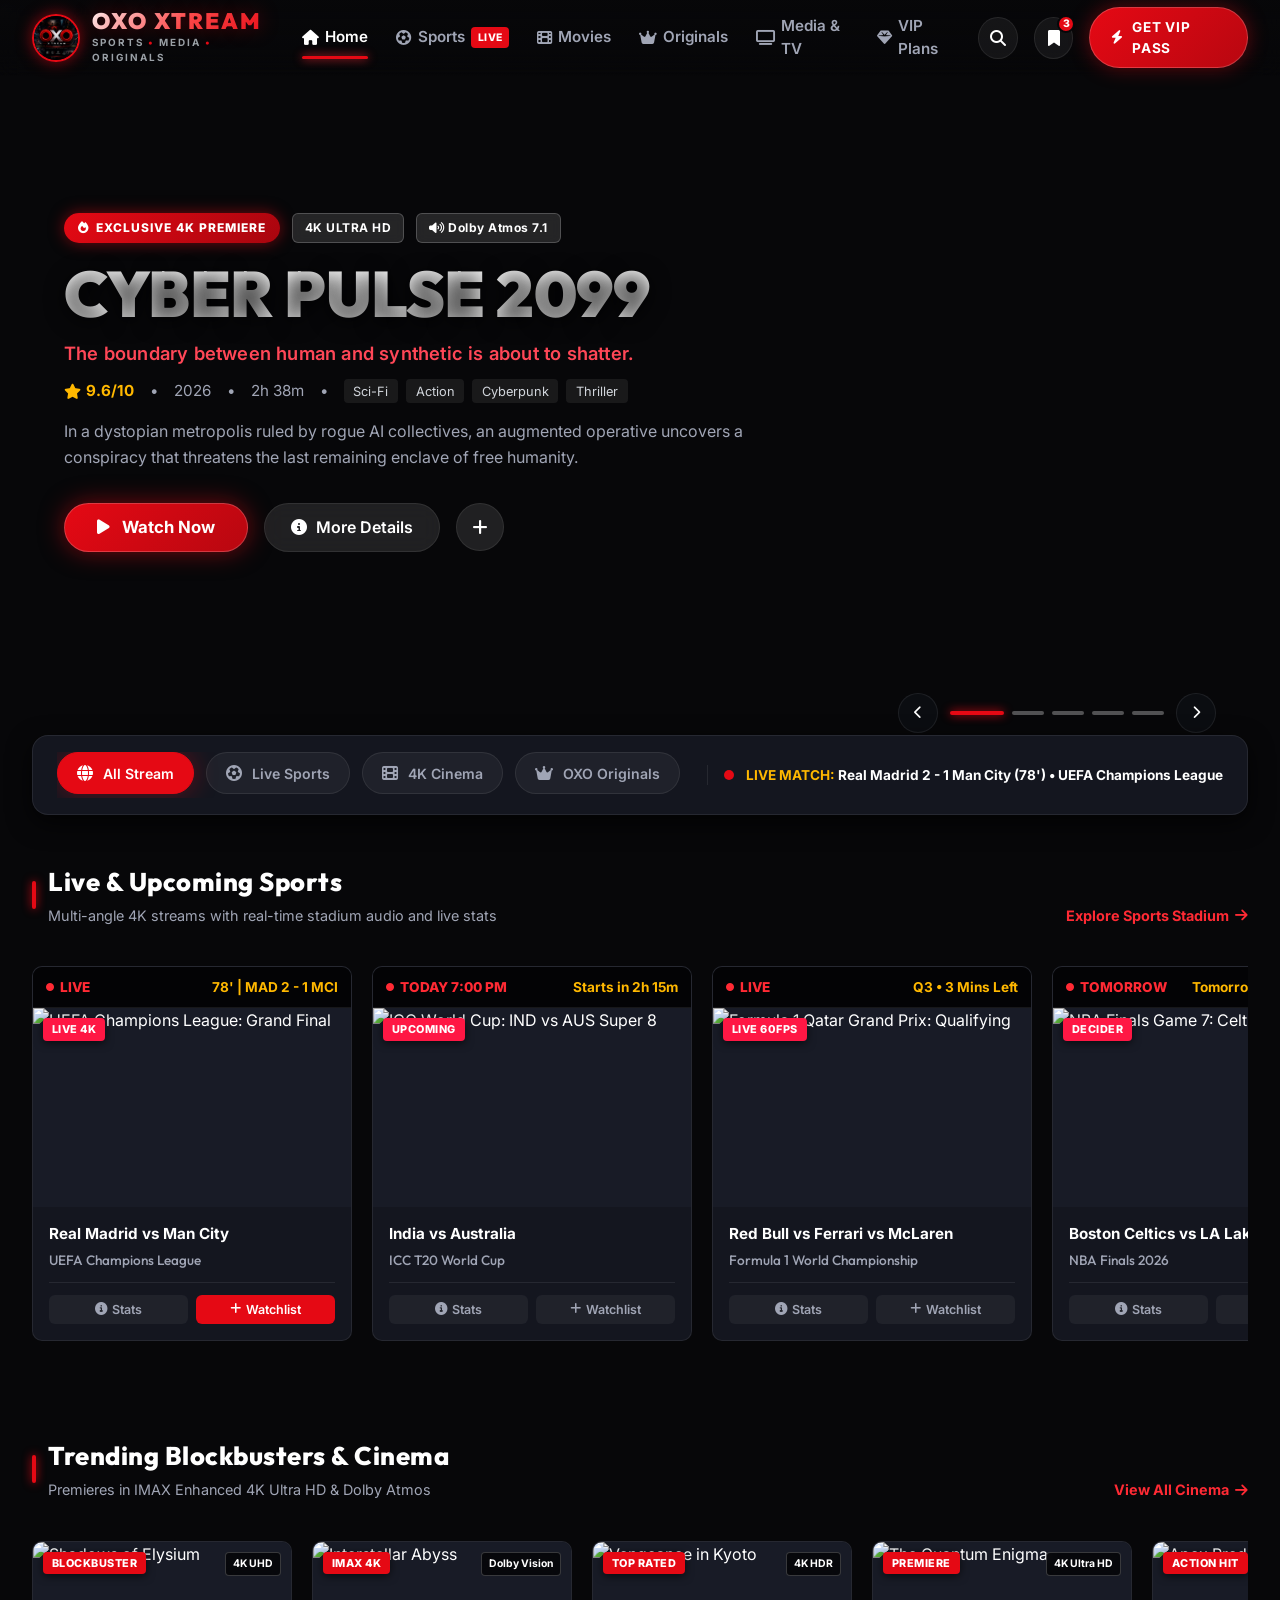
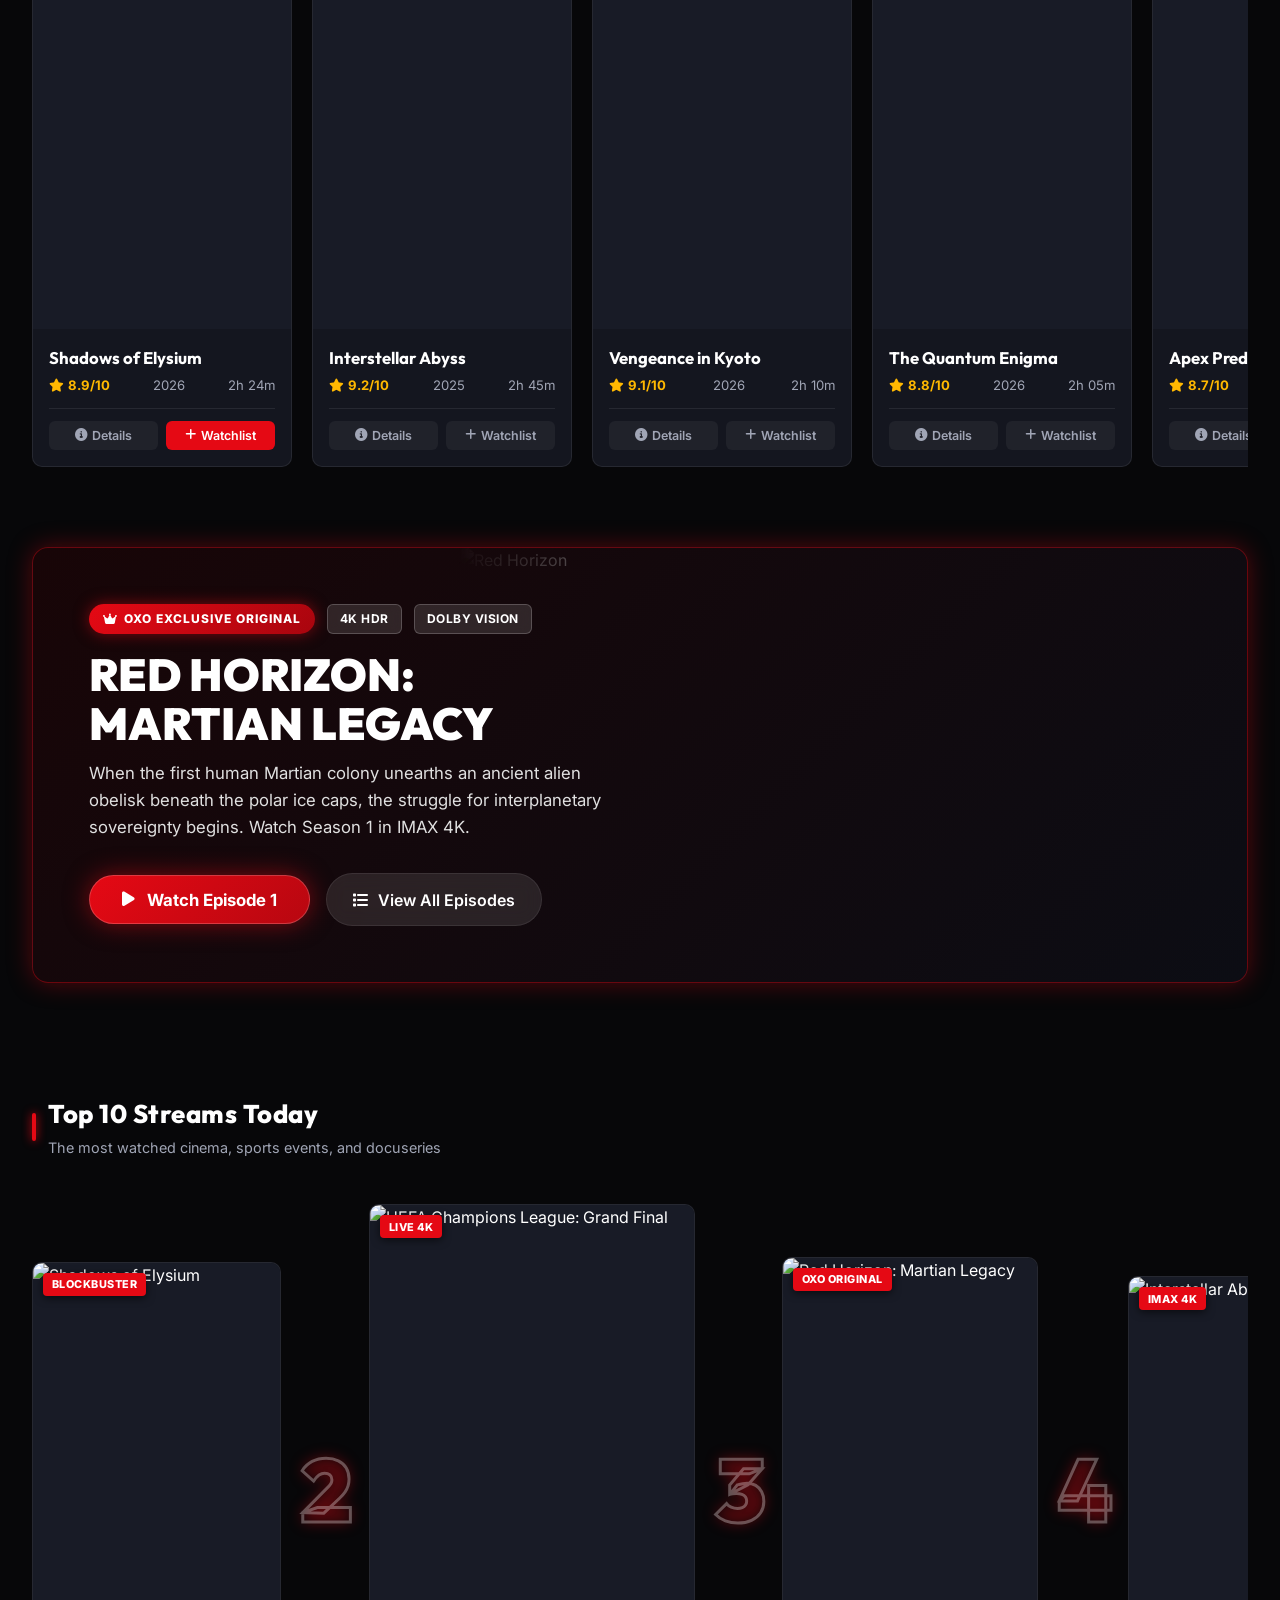
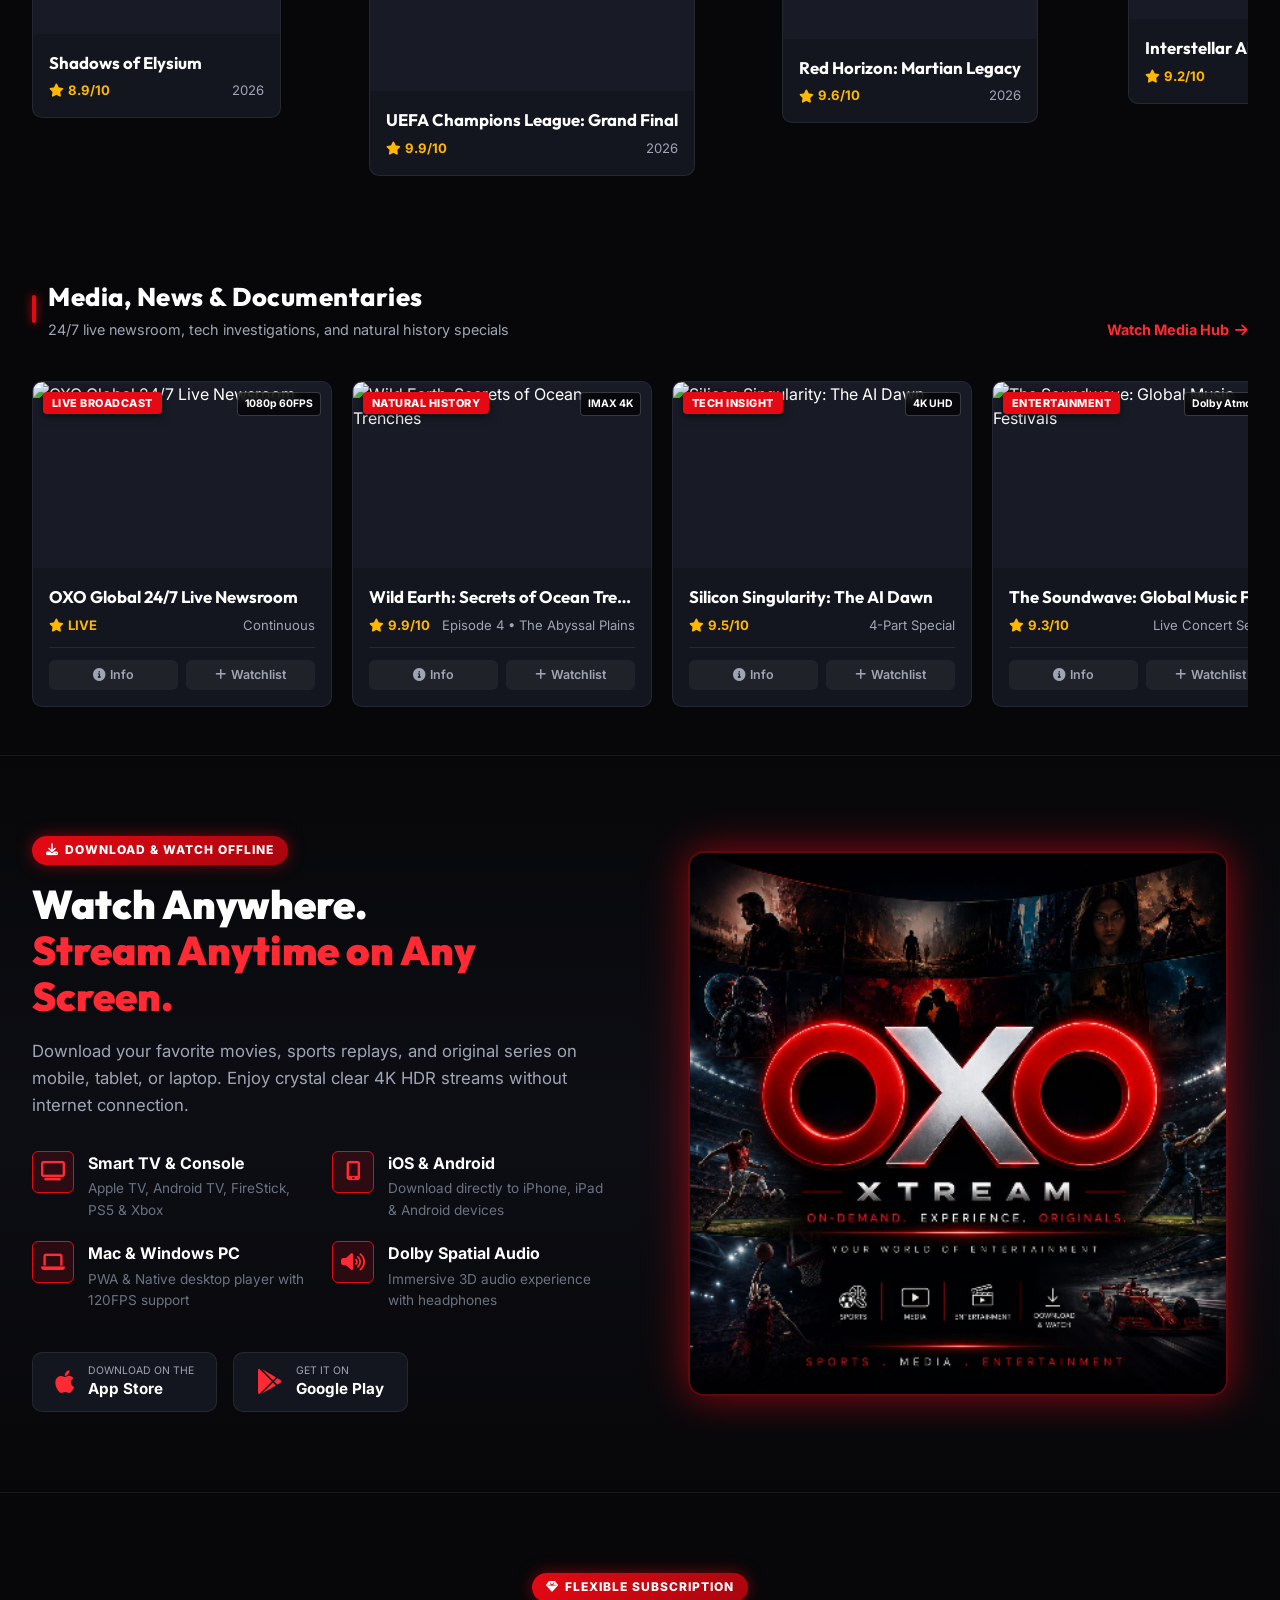
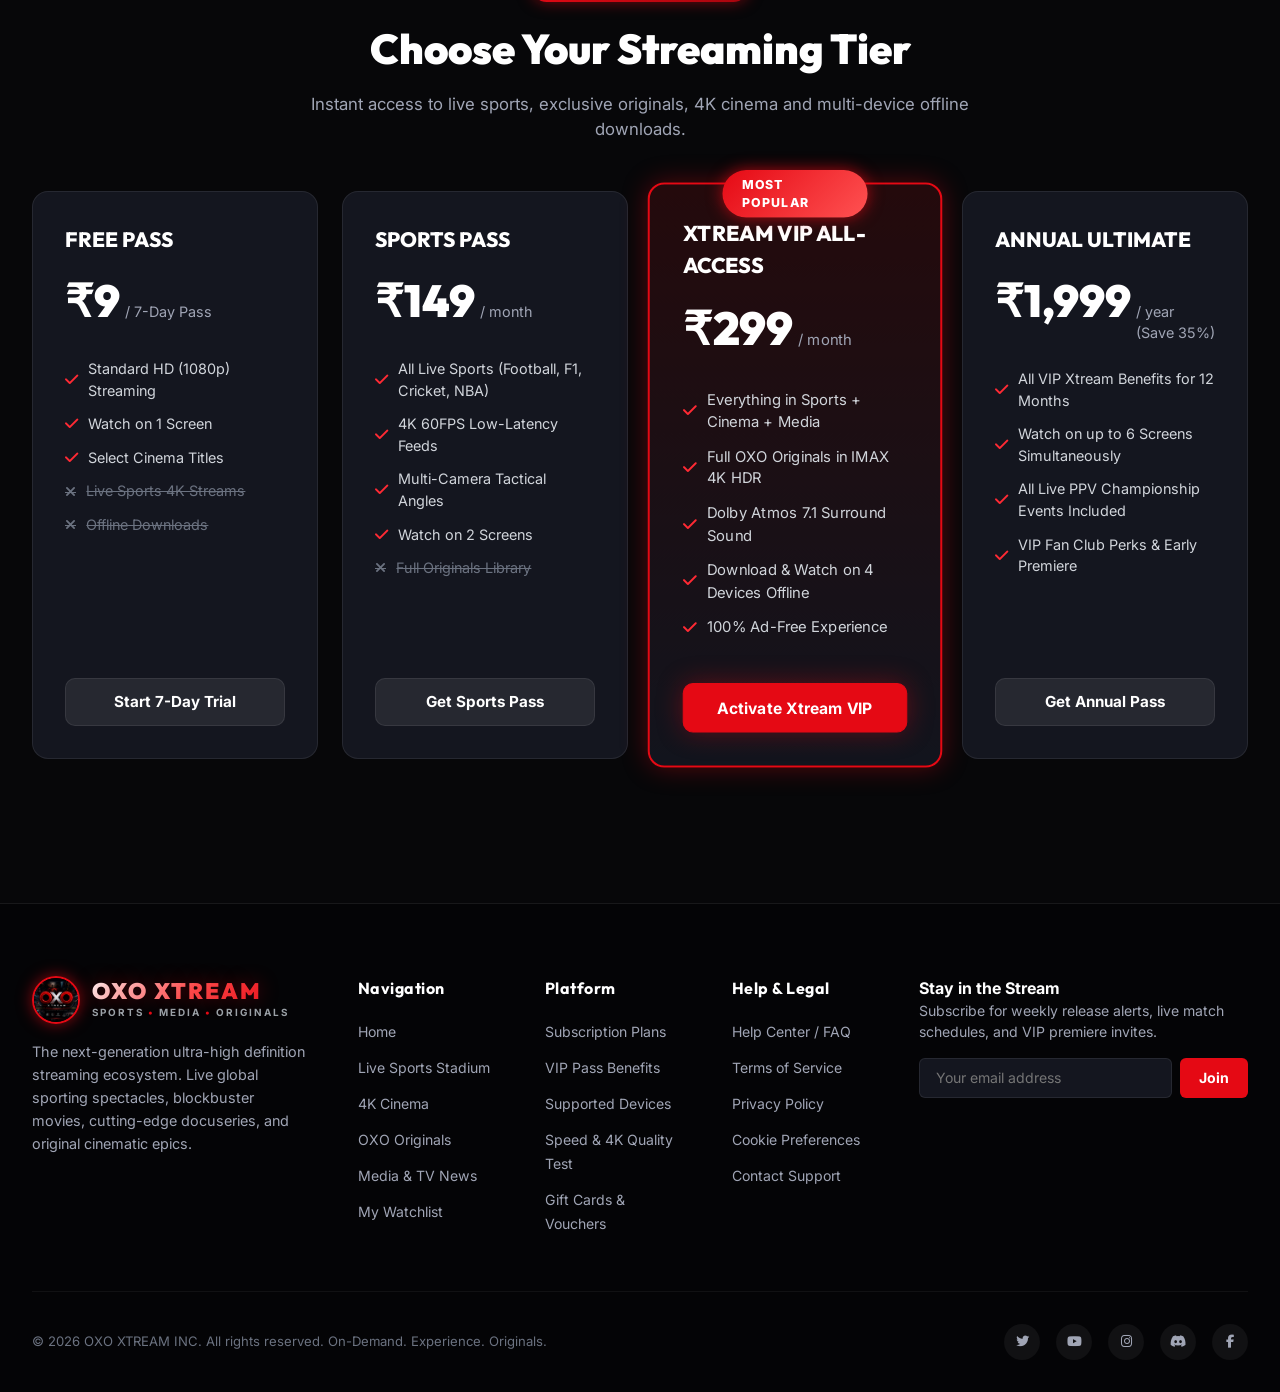
==== index.html @ 96e5b07e "chnage" ====
<!DOCTYPE html>
<html lang="en">
<head>
  <meta charset="UTF-8">
  <meta name="viewport" content="width=device-width, initial-scale=1.0">
  <title>OXO XTREAM | On-Demand • Experience • Originals | Sports, Media, Entertainment</title>
  
  <!-- Favicon -->
  <link rel="icon" type="image/png" href="assets/images/logo.png">
  
  <!-- FontAwesome 6 Icons -->
  <link rel="stylesheet" href="https://cdnjs.cloudflare.com/ajax/libs/font-awesome/6.4.0/css/all.min.css">
  
  <!-- Stylesheet -->
  <link rel="stylesheet" href="css/style.css">
  <link rel="stylesheet" href="css/intro.css">
</head>
<body>

  <!-- ==========================================================================
       CINEMATIC VIDEO INTRO ANIMATION
       ========================================================================== -->
  <div id="oxo-intro" class="oxo-intro" role="dialog" aria-label="Welcome to OXO XTREAM">
    <video id="intro-video" class="intro-video" autoplay muted playsinline preload="auto">
      <source src="assets/videos/oxoxtream-intro.mp4" type="video/mp4">
      Your browser does not support the video tag.
    </video>

    <button id="intro-skip-btn" class="intro-skip-btn" title="Skip Intro">
      <span>Skip Intro</span> <i class="fas fa-forward"></i>
    </button>

    <div class="intro-progress-bar">
      <div id="intro-progress-fill" class="intro-progress-fill"></div>
    </div>
  </div>

  <script>
    (function() {
      // Prevent body scrolling while intro is visible
      document.body.style.overflow = 'hidden';

      const introEl = document.getElementById('oxo-intro');
      const introVideo = document.getElementById('intro-video');
      const skipBtn = document.getElementById('intro-skip-btn');
      const progressFill = document.getElementById('intro-progress-fill');
      let isIntroFinished = false;

      function finishIntro() {
        if (isIntroFinished) return;
        isIntroFinished = true;

        if (introEl) {
          introEl.classList.add('fade-out');
          setTimeout(() => {
            introEl.style.display = 'none';
            document.body.style.overflow = '';
          }, 700);
        } else {
          document.body.style.overflow = '';
        }
      }

      if (introVideo) {
        // Attempt autoplay immediately
        const playPromise = introVideo.play();
        if (playPromise !== undefined) {
          playPromise.catch(function() {
            introVideo.muted = true;
            introVideo.play().catch(function() {});
          });
        }

        // Smooth progress bar update
        introVideo.addEventListener('timeupdate', function() {
          if (introVideo.duration && progressFill) {
            const percent = (introVideo.currentTime / introVideo.duration) * 100;
            progressFill.style.width = percent + '%';
          }
        });

        // Trigger finish when video playback ends naturally
        introVideo.addEventListener('ended', finishIntro);
      }

      // Skip button handler
      if (skipBtn) {
        skipBtn.addEventListener('click', finishIntro);
      }

      // Safety timeout: automatically finish intro after 4.5 seconds
      setTimeout(finishIntro, 4500);
    })();
  </script>

  <!-- ==========================================================================
       NAVIGATION BAR
       ========================================================================== -->
  <nav class="navbar">
    <div class="nav-container">
      <a href="index.html" class="brand-logo">
        <img src="assets/images/logo.png" alt="OXO XTREAM Logo" class="brand-logo-img">
        <div class="brand-text">
          <span class="brand-name">OXO XTREAM</span>
          <span class="brand-tagline">SPORTS <span>•</span> MEDIA <span>•</span> ORIGINALS</span>
        </div>
      </a>

      <ul class="nav-menu">
        <li><a href="index.html" class="nav-link active"><i class="fas fa-home"></i> Home</a></li>
        <li><a href="sports.html" class="nav-link"><i class="fas fa-futbol"></i> Sports <span class="nav-badge-live">LIVE</span></a></li>
        <li><a href="movies.html" class="nav-link"><i class="fas fa-film"></i> Movies</a></li>
        <li><a href="originals.html" class="nav-link"><i class="fas fa-crown"></i> Originals</a></li>
        <li><a href="media.html" class="nav-link"><i class="fas fa-tv"></i> Media & TV</a></li>
        <li><a href="pricing.html" class="nav-link"><i class="fas fa-gem"></i> VIP Plans</a></li>
      </ul>

      <div class="nav-actions">
        <button class="search-btn search-trigger-btn" title="Search Content">
          <i class="fas fa-search"></i>
        </button>

        <a href="watchlist.html" class="watchlist-nav-btn" title="My Watchlist">
          <i class="fas fa-bookmark"></i>
          <span class="nav-badge-count watchlist-count-badge">3</span>
        </a>

        <a href="pricing.html" class="vip-btn">
          <i class="fas fa-bolt"></i> GET VIP PASS
        </a>

        <button class="mobile-menu-btn" id="mobile-menu-toggle">
          <i class="fas fa-bars"></i>
        </button>
      </div>
    </div>
  </nav>

  <!-- ==========================================================================
       HERO BILLBOARD SLIDER
       ========================================================================== -->
  <section class="hero-section">
    <div class="hero-slider" id="hero-slider">
      <!-- Slides will be rendered dynamically by js/app.js -->
    </div>

    <div class="hero-controls">
      <button class="hero-arrow-btn" id="hero-prev-btn"><i class="fas fa-chevron-left"></i></button>
      <div class="hero-indicators-wrap" id="hero-indicators" style="display:flex; gap:0.5rem;"></div>
      <button class="hero-arrow-btn" id="hero-next-btn"><i class="fas fa-chevron-right"></i></button>
    </div>
  </section>

  <!-- ==========================================================================
       CATEGORY QUICK PILLS & LIVE SPORTS TICKER
       ========================================================================== -->
  <section class="category-bar-section">
    <div class="category-bar-container">
      <div class="category-pills">
        <a href="index.html" class="cat-pill active"><i class="fas fa-globe"></i> All Stream</a>
        <a href="sports.html" class="cat-pill"><i class="fas fa-futbol"></i> Live Sports</a>
        <a href="movies.html" class="cat-pill"><i class="fas fa-film"></i> 4K Cinema</a>
        <a href="originals.html" class="cat-pill"><i class="fas fa-crown"></i> OXO Originals</a>
        <a href="media.html" class="cat-pill"><i class="fas fa-newspaper"></i> 24/7 News & Media</a>
        <a href="watchlist.html" class="cat-pill"><i class="fas fa-download"></i> Offline Downloads</a>
      </div>

      <div class="live-ticker-badge">
        <div class="ticker-dot"></div>
        <div class="ticker-text">
          <span>LIVE MATCH:</span> Real Madrid 2 - 1 Man City (78') • UEFA Champions League
        </div>
      </div>
    </div>
  </section>

  <!-- ==========================================================================
       SECTION 1: LIVE & UPCOMING SPORTS
       ========================================================================== -->
  <section class="content-section">
    <div class="section-header">
      <div class="section-title-wrap">
        <div class="section-accent-bar"></div>
        <div>
          <h2 class="section-title">Live & Upcoming Sports</h2>
          <p class="section-subtitle">Multi-angle 4K streams with real-time stadium audio and live stats</p>
        </div>
      </div>
      <a href="sports.html" class="view-all-link">Explore Sports Stadium <i class="fas fa-arrow-right"></i></a>
    </div>

    <div class="content-row-wrapper">
      <button class="row-arrow-btn prev" onclick="document.getElementById('sports-scroll-row').scrollBy({left: -400, behavior: 'smooth'})">
        <i class="fas fa-chevron-left"></i>
      </button>

      <div class="content-scroll-row" id="sports-scroll-row">
        <!-- Render Sports Cards dynamically -->
      </div>

      <button class="row-arrow-btn next" onclick="document.getElementById('sports-scroll-row').scrollBy({left: 400, behavior: 'smooth'})">
        <i class="fas fa-chevron-right"></i>
      </button>
    </div>
  </section>

  <!-- ==========================================================================
       SECTION 2: TRENDING 4K CINEMA BLOCKBUSTERS
       ========================================================================== -->
  <section class="content-section">
    <div class="section-header">
      <div class="section-title-wrap">
        <div class="section-accent-bar"></div>
        <div>
          <h2 class="section-title">Trending Blockbusters & Cinema</h2>
          <p class="section-subtitle">Premieres in IMAX Enhanced 4K Ultra HD & Dolby Atmos</p>
        </div>
      </div>
      <a href="movies.html" class="view-all-link">View All Cinema <i class="fas fa-arrow-right"></i></a>
    </div>

    <div class="content-row-wrapper">
      <button class="row-arrow-btn prev" onclick="document.getElementById('cinema-scroll-row').scrollBy({left: -350, behavior: 'smooth'})">
        <i class="fas fa-chevron-left"></i>
      </button>

      <div class="content-scroll-row" id="cinema-scroll-row">
        <!-- Render Movies Cards -->
      </div>

      <button class="row-arrow-btn next" onclick="document.getElementById('cinema-scroll-row').scrollBy({left: 350, behavior: 'smooth'})">
        <i class="fas fa-chevron-right"></i>
      </button>
    </div>
  </section>

  <!-- ==========================================================================
       SECTION 3: SPOTLIGHT OXO ORIGINAL BANNER
       ========================================================================== -->
  <section class="highlight-banner-section">
    <div class="highlight-banner-card">
      <img src="https://images.unsplash.com/photo-1614728894747-a83421e2b9c9?auto=format&fit=crop&w=1200&q=80" alt="Red Horizon" class="highlight-banner-bg">
      <div class="highlight-banner-content">
        <div class="hero-badges-row">
          <span class="hero-badge-pill"><i class="fas fa-crown"></i> OXO EXCLUSIVE ORIGINAL</span>
          <span class="hero-quality-pill">4K HDR</span>
          <span class="hero-quality-pill">DOLBY VISION</span>
        </div>
        <h2 style="font-family:var(--font-heading); font-size:2.8rem; font-weight:900; margin-bottom:0.75rem; line-height:1.1;">
          RED HORIZON: MARTIAN LEGACY
        </h2>
        <p style="color:#e0e0e0; font-size:1.05rem; line-height:1.6; margin-bottom:2rem;">
          When the first human Martian colony unearths an ancient alien obelisk beneath the polar ice caps, the struggle for interplanetary sovereignty begins. Watch Season 1 in IMAX 4K.
        </p>
        <div class="hero-actions">
          <button class="btn-primary" onclick="OXOPlayer.playItem(findMediaById('org-1'))">
            <i class="fas fa-play"></i> Watch Episode 1
          </button>
          <a href="originals.html" class="btn-secondary">
            <i class="fas fa-list"></i> View All Episodes
          </a>
        </div>
      </div>
    </div>
  </section>

  <!-- ==========================================================================
       SECTION 4: TOP 10 TODAY ON OXO XTREAM
       ========================================================================== -->
  <section class="content-section">
    <div class="section-header">
      <div class="section-title-wrap">
        <div class="section-accent-bar"></div>
        <div>
          <h2 class="section-title">Top 10 Streams Today</h2>
          <p class="section-subtitle">The most watched cinema, sports events, and docuseries</p>
        </div>
      </div>
    </div>

    <div class="content-row-wrapper">
      <button class="row-arrow-btn prev" onclick="document.getElementById('top10-scroll-row').scrollBy({left: -350, behavior: 'smooth'})">
        <i class="fas fa-chevron-left"></i>
      </button>

      <div class="content-scroll-row" id="top10-scroll-row">
        <!-- Render Top 10 items with big numbers -->
      </div>

      <button class="row-arrow-btn next" onclick="document.getElementById('top10-scroll-row').scrollBy({left: 350, behavior: 'smooth'})">
        <i class="fas fa-chevron-right"></i>
      </button>
    </div>
  </section>

  <!-- ==========================================================================
       SECTION 5: 24/7 GLOBAL MEDIA, NEWS & DOCUSERIES
       ========================================================================== -->
  <section class="content-section">
    <div class="section-header">
      <div class="section-title-wrap">
        <div class="section-accent-bar"></div>
        <div>
          <h2 class="section-title">Media, News & Documentaries</h2>
          <p class="section-subtitle">24/7 live newsroom, tech investigations, and natural history specials</p>
        </div>
      </div>
      <a href="media.html" class="view-all-link">Watch Media Hub <i class="fas fa-arrow-right"></i></a>
    </div>

    <div class="content-row-wrapper">
      <button class="row-arrow-btn prev" onclick="document.getElementById('media-scroll-row').scrollBy({left: -350, behavior: 'smooth'})">
        <i class="fas fa-chevron-left"></i>
      </button>

      <div class="content-scroll-row" id="media-scroll-row">
        <!-- Render Media items -->
      </div>

      <button class="row-arrow-btn next" onclick="document.getElementById('media-scroll-row').scrollBy({left: 350, behavior: 'smooth'})">
        <i class="fas fa-chevron-right"></i>
      </button>
    </div>
  </section>

  <!-- ==========================================================================
       SECTION 6: MULTI-DEVICE DOWNLOAD & WATCH OFFLINE
       ========================================================================== -->
  <section class="devices-section">
    <div class="devices-container">
      <div class="devices-left">
        <span class="hero-badge-pill" style="margin-bottom:1rem;"><i class="fas fa-download"></i> DOWNLOAD & WATCH OFFLINE</span>
        <h2>Watch Anywhere.<br><span style="color:var(--oxo-red-glow);">Stream Anytime on Any Screen.</span></h2>
        <p>
          Download your favorite movies, sports replays, and original series on mobile, tablet, or laptop. Enjoy crystal clear 4K HDR streams without internet connection.
        </p>

        <div class="device-features-grid">
          <div class="device-feat-item">
            <div class="device-feat-icon"><i class="fas fa-tv"></i></div>
            <div class="device-feat-info">
              <h4>Smart TV & Console</h4>
              <p>Apple TV, Android TV, FireStick, PS5 & Xbox</p>
            </div>
          </div>
          <div class="device-feat-item">
            <div class="device-feat-icon"><i class="fas fa-mobile-alt"></i></div>
            <div class="device-feat-info">
              <h4>iOS & Android</h4>
              <p>Download directly to iPhone, iPad & Android devices</p>
            </div>
          </div>
          <div class="device-feat-item">
            <div class="device-feat-icon"><i class="fas fa-laptop"></i></div>
            <div class="device-feat-info">
              <h4>Mac & Windows PC</h4>
              <p>PWA & Native desktop player with 120FPS support</p>
            </div>
          </div>
          <div class="device-feat-item">
            <div class="device-feat-icon"><i class="fas fa-volume-up"></i></div>
            <div class="device-feat-info">
              <h4>Dolby Spatial Audio</h4>
              <p>Immersive 3D audio experience with headphones</p>
            </div>
          </div>
        </div>

        <div class="device-app-badges">
          <a href="#" class="store-badge-btn" onclick="OXOApp.showToast('OXO Xtream iOS App ready for download!', 'fa-apple'); return false;">
            <i class="fab fa-apple"></i>
            <span><small>Download on the</small><strong>App Store</strong></span>
          </a>
          <a href="#" class="store-badge-btn" onclick="OXOApp.showToast('OXO Xtream Android App ready for download!', 'fa-google-play'); return false;">
            <i class="fab fa-google-play"></i>
            <span><small>Get it on</small><strong>Google Play</strong></span>
          </a>
        </div>
      </div>

      <div class="devices-mockup-wrapper">
        <img src="assets/images/oxo-brand-poster.png" alt="OXO XTREAM Platform Showcase" class="devices-hero-img">
      </div>
    </div>
  </section>

  <!-- ==========================================================================
       SECTION 7: PRICING & VIP PASS BANNER
       ========================================================================== -->
  <section class="pricing-section">
    <div class="pricing-header">
      <span class="hero-badge-pill" style="margin-bottom:1rem;"><i class="fas fa-gem"></i> FLEXIBLE SUBSCRIPTION</span>
      <h2>Choose Your Streaming Tier</h2>
      <p>Instant access to live sports, exclusive originals, 4K cinema and multi-device offline downloads.</p>
    </div>

    <div class="pricing-grid">
      <!-- Free Pass -->
      <div class="pricing-card">
        <div class="plan-name">FREE PASS</div>
        <div class="plan-price-wrap">
          <span class="plan-price">₹9</span>
          <span class="plan-period">/ 7-Day Pass</span>
        </div>
        <ul class="plan-features-list">
          <li class="plan-feature-item"><i class="fas fa-check"></i> Standard HD (1080p) Streaming</li>
          <li class="plan-feature-item"><i class="fas fa-check"></i> Watch on 1 Screen</li>
          <li class="plan-feature-item"><i class="fas fa-check"></i> Select Cinema Titles</li>
          <li class="plan-feature-item muted"><i class="fas fa-times"></i> Live Sports 4K Streams</li>
          <li class="plan-feature-item muted"><i class="fas fa-times"></i> Offline Downloads</li>
        </ul>
        <button class="plan-cta-btn" onclick="OXOApp.openCheckout('FREE PASS', '₹9')">Start 7-Day Trial</button>
      </div>

      <!-- Sports Pass -->
      <div class="pricing-card">
        <div class="plan-name">SPORTS PASS</div>
        <div class="plan-price-wrap">
          <span class="plan-price">₹149</span>
          <span class="plan-period">/ month</span>
        </div>
        <ul class="plan-features-list">
          <li class="plan-feature-item"><i class="fas fa-check"></i> All Live Sports (Football, F1, Cricket, NBA)</li>
          <li class="plan-feature-item"><i class="fas fa-check"></i> 4K 60FPS Low-Latency Feeds</li>
          <li class="plan-feature-item"><i class="fas fa-check"></i> Multi-Camera Tactical Angles</li>
          <li class="plan-feature-item"><i class="fas fa-check"></i> Watch on 2 Screens</li>
          <li class="plan-feature-item muted"><i class="fas fa-times"></i> Full Originals Library</li>
        </ul>
        <button class="plan-cta-btn" onclick="OXOApp.openCheckout('SPORTS PASS', '₹149 / month')">Get Sports Pass</button>
      </div>

      <!-- Xtream VIP -->
      <div class="pricing-card featured">
        <div class="plan-popular-badge">MOST POPULAR</div>
        <div class="plan-name">XTREAM VIP ALL-ACCESS</div>
        <div class="plan-price-wrap">
          <span class="plan-price">₹299</span>
          <span class="plan-period">/ month</span>
        </div>
        <ul class="plan-features-list">
          <li class="plan-feature-item"><i class="fas fa-check"></i> Everything in Sports + Cinema + Media</li>
          <li class="plan-feature-item"><i class="fas fa-check"></i> Full OXO Originals in IMAX 4K HDR</li>
          <li class="plan-feature-item"><i class="fas fa-check"></i> Dolby Atmos 7.1 Surround Sound</li>
          <li class="plan-feature-item"><i class="fas fa-check"></i> Download &amp; Watch on 4 Devices Offline</li>
          <li class="plan-feature-item"><i class="fas fa-check"></i> 100% Ad-Free Experience</li>
        </ul>
        <button class="plan-cta-btn" onclick="OXOApp.openCheckout('XTREAM VIP ALL-ACCESS', '₹299 / month')">Activate Xtream VIP</button>
      </div>

      <!-- Annual Ultimate -->
      <div class="pricing-card">
        <div class="plan-name">ANNUAL ULTIMATE</div>
        <div class="plan-price-wrap">
          <span class="plan-price">₹1,999</span>
          <span class="plan-period">/ year (Save 35%)</span>
        </div>
        <ul class="plan-features-list">
          <li class="plan-feature-item"><i class="fas fa-check"></i> All VIP Xtream Benefits for 12 Months</li>
          <li class="plan-feature-item"><i class="fas fa-check"></i> Watch on up to 6 Screens Simultaneously</li>
          <li class="plan-feature-item"><i class="fas fa-check"></i> All Live PPV Championship Events Included</li>
          <li class="plan-feature-item"><i class="fas fa-check"></i> VIP Fan Club Perks &amp; Early Premiere</li>
        </ul>
        <button class="plan-cta-btn" onclick="OXOApp.openCheckout('ANNUAL ULTIMATE', '₹1,999 / year')">Get Annual Pass</button>
      </div>
    </div>
  </section>

  <!-- ==========================================================================
       FOOTER
       ========================================================================== -->
  <footer class="footer">
    <div class="footer-container">
      <div class="footer-top">
        <div class="footer-brand">
          <a href="index.html" class="brand-logo">
            <img src="assets/images/logo.png" alt="OXO XTREAM" class="brand-logo-img">
            <div class="brand-text">
              <span class="brand-name">OXO XTREAM</span>
              <span class="brand-tagline">SPORTS <span>•</span> MEDIA <span>•</span> ORIGINALS</span>
            </div>
          </a>
          <p>
            The next-generation ultra-high definition streaming ecosystem. Live global sporting spectacles, blockbuster movies, cutting-edge docuseries, and original cinematic epics.
          </p>
        </div>

        <div class="footer-col">
          <h4>Navigation</h4>
          <ul class="footer-links">
            <li><a href="index.html">Home</a></li>
            <li><a href="sports.html">Live Sports Stadium</a></li>
            <li><a href="movies.html">4K Cinema</a></li>
            <li><a href="originals.html">OXO Originals</a></li>
            <li><a href="media.html">Media & TV News</a></li>
            <li><a href="watchlist.html">My Watchlist</a></li>
          </ul>
        </div>

        <div class="footer-col">
          <h4>Platform</h4>
          <ul class="footer-links">
            <li><a href="pricing.html">Subscription Plans</a></li>
            <li><a href="pricing.html">VIP Pass Benefits</a></li>
            <li><a href="#">Supported Devices</a></li>
            <li><a href="#">Speed & 4K Quality Test</a></li>
            <li><a href="#">Gift Cards & Vouchers</a></li>
          </ul>
        </div>

        <div class="footer-col">
          <h4>Help & Legal</h4>
          <ul class="footer-links">
            <li><a href="#">Help Center / FAQ</a></li>
            <li><a href="#">Terms of Service</a></li>
            <li><a href="#">Privacy Policy</a></li>
            <li><a href="#">Cookie Preferences</a></li>
            <li><a href="#">Contact Support</a></li>
          </ul>
        </div>

        <div class="footer-newsletter">
          <h4>Stay in the Stream</h4>
          <p>Subscribe for weekly release alerts, live match schedules, and VIP premiere invites.</p>
          <form class="newsletter-form" onsubmit="event.preventDefault(); OXOApp.showToast('Subscribed to OXO Stream Alerts!', 'fa-envelope');">
            <input type="email" class="newsletter-input" placeholder="Your email address" required>
            <button type="submit" class="newsletter-btn">Join</button>
          </form>
        </div>
      </div>

      <div class="footer-bottom">
        <div>© 2026 OXO XTREAM INC. All rights reserved. On-Demand. Experience. Originals.</div>
        <div class="social-links">
          <a href="#" class="social-btn"><i class="fab fa-twitter"></i></a>
          <a href="#" class="social-btn"><i class="fab fa-youtube"></i></a>
          <a href="#" class="social-btn"><i class="fab fa-instagram"></i></a>
          <a href="#" class="social-btn"><i class="fab fa-discord"></i></a>
          <a href="#" class="social-btn"><i class="fab fa-facebook-f"></i></a>
        </div>
      </div>
    </div>
  </footer>

  <!-- App Scripts -->
  <script src="js/data.js"></script>
  <script src="js/player.js"></script>
  <script src="js/app.js"></script>

  <script>
    // Initialize Home Page Content Rows
    document.addEventListener('DOMContentLoaded', () => {
      // 1. Populate Sports Row
      const sportsRow = document.getElementById('sports-scroll-row');
      if (sportsRow && OTT_DATA.sports) {
        sportsRow.innerHTML = OTT_DATA.sports.map(item => `
          <div class="media-card sports-card" onclick="OXOPlayer.playItem(findMediaById('${item.id}'))">
            <div class="sports-score-banner">
              <span class="sports-match-status"><i class="fas fa-circle" style="font-size:0.5rem;"></i> ${item.status}</span>
              <span style="color:var(--accent-gold); font-weight:700;">${item.timeOrScore}</span>
            </div>
            <div class="card-poster-wrap">
              <img class="card-poster" src="${item.poster}" alt="${item.title}">
              <span class="card-badge badge-live">${item.badge}</span>
              <div class="card-play-overlay">
                <div class="play-hover-btn"><i class="fas fa-play"></i></div>
              </div>
            </div>
            <div class="card-body">
              <div class="sports-teams">${item.teams}</div>
              <div class="card-title" style="font-size:0.85rem; color:var(--text-muted); font-weight:500;">${item.tournament}</div>
              <div class="card-quick-actions" onclick="event.stopPropagation()">
                <button class="card-btn-action" onclick="OXOApp.showQuickView('${item.id}')">
                  <i class="fas fa-info-circle"></i> Stats
                </button>
                <button class="card-btn-action ${OXOApp.watchlist.includes(item.id) ? 'active' : ''}" data-watchlist-id="${item.id}" onclick="OXOApp.toggleWatchlist('${item.id}')">
                  <i class="fas fa-plus"></i> Watchlist
                </button>
              </div>
            </div>
          </div>
        `).join('');
      }

      // 2. Populate Cinema Row
      const cinemaRow = document.getElementById('cinema-scroll-row');
      if (cinemaRow && OTT_DATA.cinema) {
        cinemaRow.innerHTML = OTT_DATA.cinema.map(item => `
          <div class="media-card" onclick="OXOPlayer.playItem(findMediaById('${item.id}'))">
            <div class="card-poster-wrap portrait">
              <img class="card-poster" src="${item.poster}" alt="${item.title}">
              <span class="card-badge">${item.badge}</span>
              <span class="card-quality-tag">${item.quality}</span>
              <div class="card-play-overlay">
                <div class="play-hover-btn"><i class="fas fa-play"></i></div>
              </div>
            </div>
            <div class="card-body">
              <h4 class="card-title">${item.title}</h4>
              <div class="card-meta-line">
                <span class="card-rating"><i class="fas fa-star"></i> ${item.rating}</span>
                <span>${item.year}</span>
                <span>${item.duration}</span>
              </div>
              <div class="card-quick-actions" onclick="event.stopPropagation()">
                <button class="card-btn-action" onclick="OXOApp.showQuickView('${item.id}')">
                  <i class="fas fa-info-circle"></i> Details
                </button>
                <button class="card-btn-action ${OXOApp.watchlist.includes(item.id) ? 'active' : ''}" data-watchlist-id="${item.id}" onclick="OXOApp.toggleWatchlist('${item.id}')">
                  <i class="fas fa-plus"></i> Watchlist
                </button>
              </div>
            </div>
          </div>
        `).join('');
      }

      // 3. Populate Top 10 Row
      const top10Row = document.getElementById('top10-scroll-row');
      if (top10Row) {
        const topList = [
          OTT_DATA.cinema[0],
          OTT_DATA.sports[0],
          OTT_DATA.originals[0],
          OTT_DATA.cinema[1],
          OTT_DATA.sports[2],
          OTT_DATA.originals[1],
          OTT_DATA.media[0],
          OTT_DATA.cinema[2],
          OTT_DATA.sports[3],
          OTT_DATA.originals[2]
        ].filter(Boolean);

        top10Row.innerHTML = topList.map((item, idx) => `
          <div class="top10-card" onclick="OXOPlayer.playItem(findMediaById('${item.id}'))">
            <div class="top10-rank">${idx + 1}</div>
            <div class="media-card" style="flex: 1;">
              <div class="card-poster-wrap portrait">
                <img class="card-poster" src="${item.poster || item.backdrop}" alt="${item.title}">
                <span class="card-badge">${item.badge || item.category}</span>
                <div class="card-play-overlay">
                  <div class="play-hover-btn"><i class="fas fa-play"></i></div>
                </div>
              </div>
              <div class="card-body">
                <h4 class="card-title">${item.title}</h4>
                <div class="card-meta-line">
                  <span class="card-rating"><i class="fas fa-star"></i> ${item.rating}</span>
                  <span>${item.year || '2026'}</span>
                </div>
              </div>
            </div>
          </div>
        `).join('');
      }

      // 4. Populate Media & Docuseries Row
      const mediaRow = document.getElementById('media-scroll-row');
      if (mediaRow && OTT_DATA.media) {
        mediaRow.innerHTML = OTT_DATA.media.map(item => `
          <div class="media-card" style="flex:0 0 300px;" onclick="OXOPlayer.playItem(findMediaById('${item.id}'))">
            <div class="card-poster-wrap">
              <img class="card-poster" src="${item.poster}" alt="${item.title}">
              <span class="card-badge">${item.badge}</span>
              <span class="card-quality-tag">${item.quality}</span>
              <div class="card-play-overlay">
                <div class="play-hover-btn"><i class="fas fa-play"></i></div>
              </div>
            </div>
            <div class="card-body">
              <h4 class="card-title">${item.title}</h4>
              <div class="card-meta-line">
                <span class="card-rating"><i class="fas fa-star"></i> ${item.rating}</span>
                <span>${item.duration}</span>
              </div>
              <div class="card-quick-actions" onclick="event.stopPropagation()">
                <button class="card-btn-action" onclick="OXOApp.showQuickView('${item.id}')">
                  <i class="fas fa-info-circle"></i> Info
                </button>
                <button class="card-btn-action ${OXOApp.watchlist.includes(item.id) ? 'active' : ''}" data-watchlist-id="${item.id}" onclick="OXOApp.toggleWatchlist('${item.id}')">
                  <i class="fas fa-plus"></i> Watchlist
                </button>
              </div>
            </div>
          </div>
        `).join('');
      }
    });
  </script>
</body>
</html>
---- css/style.css ----
/* ==========================================================================
   OXO XTREAM - ULTRA MODERN OTT PLATFORM STYLESHEET
   Brand Colors: Obsidian Black (#08080a), Crimson Glow (#e50914, #ff1e27), 
   Chrome Silver (#e0e0e0), Neon Accents
   ========================================================================== */

@import url('https://fonts.googleapis.com/css2?family=Outfit:wght@300;400;500;600;700;800;900&family=Inter:wght@300;400;500;600;700&display=swap');

:root {
  --bg-primary: #070709;
  --bg-secondary: #0e0f14;
  --bg-card: #14161f;
  --bg-card-hover: #1c1f2b;
  --bg-glass: rgba(14, 15, 20, 0.85);
  --bg-glass-heavy: rgba(7, 7, 9, 0.95);
  --bg-accent-soft: rgba(229, 9, 20, 0.12);

  --oxo-red: #e50914;
  --oxo-red-glow: #ff2a34;
  --oxo-red-dark: #b80710;
  --oxo-silver: #f0f2f5;
  --oxo-silver-muted: #9aa0a6;
  --oxo-border: rgba(255, 255, 255, 0.08);
  --oxo-border-glow: rgba(229, 9, 20, 0.4);

  --text-main: #ffffff;
  --text-muted: #a0a5b5;
  --text-dim: #6b7280;

  --accent-gold: #ffb800;
  --accent-green: #00e676;
  --accent-cyan: #00d2ff;

  --font-heading: 'Outfit', -apple-system, BlinkMacSystemFont, sans-serif;
  --font-body: 'Inter', -apple-system, BlinkMacSystemFont, sans-serif;

  --shadow-sm: 0 4px 12px rgba(0, 0, 0, 0.5);
  --shadow-md: 0 8px 24px rgba(0, 0, 0, 0.7);
  --shadow-lg: 0 16px 40px rgba(0, 0, 0, 0.85);
  --shadow-red: 0 0 25px rgba(229, 9, 20, 0.35);
  --shadow-red-strong: 0 0 40px rgba(229, 9, 20, 0.6);

  --radius-sm: 6px;
  --radius-md: 10px;
  --radius-lg: 16px;
  --radius-full: 9999px;

  --transition-fast: 0.2s ease;
  --transition-normal: 0.35s cubic-bezier(0.16, 1, 0.3, 1);
  --transition-slow: 0.5s cubic-bezier(0.16, 1, 0.3, 1);

  --nav-height: 76px;
}

* {
  margin: 0;
  padding: 0;
  box-sizing: border-box;
  -webkit-font-smoothing: antialiased;
}

html {
  scroll-behavior: smooth;
  color-scheme: dark;
}

body {
  font-family: var(--font-body);
  background-color: var(--bg-primary);
  color: var(--text-main);
  line-height: 1.5;
  overflow-x: hidden;
  min-height: 100vh;
}

a {
  color: inherit;
  text-decoration: none;
  transition: color var(--transition-fast);
}

img {
  max-width: 100%;
  height: auto;
  display: block;
}

button, input, select, textarea {
  font-family: inherit;
  border: none;
  outline: none;
}

button {
  cursor: pointer;
  background: none;
}

/* Custom Scrollbar */
::-webkit-scrollbar {
  width: 8px;
  height: 8px;
}

::-webkit-scrollbar-track {
  background: var(--bg-primary);
}

::-webkit-scrollbar-thumb {
  background: #262938;
  border-radius: 4px;
}

::-webkit-scrollbar-thumb:hover {
  background: var(--oxo-red);
}

/* ==========================================================================
   NAVIGATION BAR
   ========================================================================== */

.navbar {
  position: fixed;
  top: 0;
  left: 0;
  width: 100%;
  height: var(--nav-height);
  z-index: 1000;
  background: linear-gradient(180deg, rgba(7,7,9,0.95) 0%, rgba(7,7,9,0.7) 70%, transparent 100%);
  backdrop-filter: blur(12px);
  -webkit-backdrop-filter: blur(12px);
  border-bottom: 1px solid transparent;
  transition: background var(--transition-normal), border-color var(--transition-normal);
}

.navbar.scrolled {
  background: var(--bg-glass-heavy);
  border-bottom: 1px solid var(--oxo-border);
  box-shadow: var(--shadow-md);
}

.nav-container {
  max-width: 1600px;
  margin: 0 auto;
  padding: 0 2rem;
  height: 100%;
  display: flex;
  align-items: center;
  justify-content: space-between;
  gap: 1.5rem;
}

/* Logo */
.brand-logo {
  display: flex;
  align-items: center;
  gap: 0.75rem;
  text-decoration: none;
  position: relative;
  z-index: 10;
}

.brand-logo-img {
  width: 48px;
  height: 48px;
  object-fit: cover;
  border-radius: 50%;
  border: 2px solid var(--oxo-red);
  box-shadow: 0 0 15px rgba(229, 9, 20, 0.6);
  transition: transform var(--transition-fast), box-shadow var(--transition-fast);
}

.brand-logo:hover .brand-logo-img {
  transform: scale(1.06);
  box-shadow: var(--shadow-red-strong);
}

.brand-text {
  display: flex;
  flex-direction: column;
}

.brand-name {
  font-family: var(--font-heading);
  font-weight: 900;
  font-size: 1.4rem;
  letter-spacing: 2px;
  line-height: 1;
  background: linear-gradient(135deg, #fff 0%, #ff5252 50%, var(--oxo-red) 100%);
  -webkit-background-clip: text;
  -webkit-text-fill-color: transparent;
  text-shadow: 0 0 20px rgba(229, 9, 20, 0.4);
}

.brand-tagline {
  font-size: 0.62rem;
  font-weight: 700;
  letter-spacing: 2px;
  color: var(--oxo-silver-muted);
  text-transform: uppercase;
  margin-top: 2px;
}

.brand-tagline span {
  color: var(--oxo-red);
}

/* Nav Links */
.nav-menu {
  display: flex;
  align-items: center;
  list-style: none;
  gap: 1.75rem;
}

.nav-link {
  font-size: 0.95rem;
  font-weight: 600;
  color: var(--text-muted);
  position: relative;
  padding: 0.5rem 0;
  display: flex;
  align-items: center;
  gap: 0.4rem;
}

.nav-link:hover, .nav-link.active {
  color: #ffffff;
}

.nav-link.active::after {
  content: '';
  position: absolute;
  bottom: -2px;
  left: 0;
  width: 100%;
  height: 2.5px;
  background: var(--oxo-red);
  box-shadow: 0 0 10px var(--oxo-red-glow);
  border-radius: 2px;
}

.nav-badge-live {
  background: var(--oxo-red);
  color: #fff;
  font-size: 0.65rem;
  font-weight: 800;
  padding: 0.15rem 0.4rem;
  border-radius: 4px;
  letter-spacing: 0.5px;
  animation: pulse-live 1.8s infinite;
}

@keyframes pulse-live {
  0%, 100% { opacity: 1; transform: scale(1); }
  50% { opacity: 0.7; transform: scale(0.95); }
}

/* Nav Right Actions */
.nav-actions {
  display: flex;
  align-items: center;
  gap: 1rem;
}

.search-btn, .watchlist-nav-btn {
  width: 42px;
  height: 42px;
  border-radius: 50%;
  background: rgba(255, 255, 255, 0.06);
  border: 1px solid var(--oxo-border);
  display: flex;
  align-items: center;
  justify-content: center;
  color: #fff;
  font-size: 1rem;
  transition: all var(--transition-fast);
  position: relative;
}

.search-btn:hover, .watchlist-nav-btn:hover {
  background: rgba(229, 9, 20, 0.2);
  border-color: var(--oxo-red);
  color: var(--oxo-red-glow);
  box-shadow: 0 0 15px rgba(229, 9, 20, 0.3);
}

.nav-badge-count {
  position: absolute;
  top: -3px;
  right: -3px;
  background: var(--oxo-red);
  color: #fff;
  font-size: 0.65rem;
  font-weight: 800;
  width: 18px;
  height: 18px;
  border-radius: 50%;
  display: flex;
  align-items: center;
  justify-content: center;
  border: 2px solid var(--bg-primary);
}

.vip-btn {
  background: linear-gradient(135deg, var(--oxo-red) 0%, #b80710 100%);
  color: #ffffff;
  padding: 0.6rem 1.3rem;
  border-radius: var(--radius-full);
  font-weight: 700;
  font-size: 0.85rem;
  letter-spacing: 0.8px;
  display: flex;
  align-items: center;
  gap: 0.5rem;
  box-shadow: 0 0 20px rgba(229, 9, 20, 0.4);
  transition: all var(--transition-fast);
  border: 1px solid rgba(255, 255, 255, 0.2);
}

.vip-btn:hover {
  transform: translateY(-2px);
  box-shadow: 0 0 30px rgba(229, 9, 20, 0.7);
  color: #fff;
}

.mobile-menu-btn {
  display: none;
  color: #fff;
  font-size: 1.4rem;
  padding: 0.5rem;
}

/* ==========================================================================
   HERO BILLBOARD SLIDER
   ========================================================================== */

.hero-section {
  position: relative;
  height: 85vh;
  min-height: 600px;
  max-height: 900px;
  width: 100%;
  overflow: hidden;
  margin-top: 0;
}

.hero-slider {
  width: 100%;
  height: 100%;
  position: relative;
}

.hero-slide {
  position: absolute;
  top: 0;
  left: 0;
  width: 100%;
  height: 100%;
  opacity: 0;
  visibility: hidden;
  transition: opacity 0.8s cubic-bezier(0.4, 0, 0.2, 1), visibility 0.8s;
  display: flex;
  align-items: center;
}

.hero-slide.active {
  opacity: 1;
  visibility: visible;
  z-index: 1;
}

.hero-backdrop {
  position: absolute;
  top: 0;
  left: 0;
  width: 100%;
  height: 100%;
  object-fit: cover;
  transform: scale(1.05);
  transition: transform 7s ease;
  filter: brightness(0.65);
}

.hero-slide.active .hero-backdrop {
  transform: scale(1);
}

.hero-overlay {
  position: absolute;
  top: 0;
  left: 0;
  width: 100%;
  height: 100%;
  background: linear-gradient(
    90deg,
    rgba(7, 7, 9, 0.95) 0%,
    rgba(7, 7, 9, 0.75) 40%,
    rgba(7, 7, 9, 0.2) 75%,
    rgba(7, 7, 9, 0.8) 100%
  ),
  linear-gradient(
    0deg,
    var(--bg-primary) 0%,
    transparent 40%
  );
}

.hero-content {
  position: relative;
  z-index: 2;
  max-width: 820px;
  padding: 0 4rem;
  margin-left: max(0px, calc((100vw - 1600px) / 2));
}

.hero-badges-row {
  display: flex;
  align-items: center;
  gap: 0.75rem;
  margin-bottom: 1rem;
  flex-wrap: wrap;
}

.hero-badge-pill {
  background: linear-gradient(135deg, var(--oxo-red) 0%, #a8050e 100%);
  color: #fff;
  font-size: 0.75rem;
  font-weight: 800;
  padding: 0.35rem 0.85rem;
  border-radius: var(--radius-full);
  letter-spacing: 1px;
  box-shadow: 0 0 15px rgba(229, 9, 20, 0.5);
  display: inline-flex;
  align-items: center;
  gap: 0.4rem;
}

.hero-quality-pill {
  background: rgba(255, 255, 255, 0.12);
  backdrop-filter: blur(6px);
  color: #fff;
  font-size: 0.75rem;
  font-weight: 700;
  padding: 0.3rem 0.75rem;
  border-radius: var(--radius-sm);
  border: 1px solid rgba(255, 255, 255, 0.2);
  letter-spacing: 0.5px;
}

.hero-title {
  font-family: var(--font-heading);
  font-size: clamp(2.5rem, 5vw, 4.2rem);
  font-weight: 900;
  line-height: 1.08;
  letter-spacing: -0.5px;
  margin-bottom: 0.75rem;
  text-transform: uppercase;
  background: linear-gradient(180deg, #ffffff 30%, #e0e0e0 100%);
  -webkit-background-clip: text;
  -webkit-text-fill-color: transparent;
  text-shadow: 0 4px 20px rgba(0, 0, 0, 0.8);
}

.hero-meta {
  display: flex;
  align-items: center;
  gap: 1rem;
  font-size: 0.95rem;
  color: var(--text-muted);
  margin-bottom: 1rem;
  flex-wrap: wrap;
}

.hero-rating {
  color: var(--accent-gold);
  font-weight: 700;
  display: flex;
  align-items: center;
  gap: 0.3rem;
}

.hero-genre-tags {
  display: flex;
  gap: 0.5rem;
}

.hero-genre-tag {
  background: rgba(255, 255, 255, 0.07);
  padding: 0.15rem 0.6rem;
  border-radius: 4px;
  font-size: 0.8rem;
  color: #d1d5db;
}

.hero-tagline {
  font-size: 1.15rem;
  font-weight: 600;
  color: #ff4757;
  margin-bottom: 0.75rem;
  letter-spacing: 0.2px;
}

.hero-desc {
  font-size: 1rem;
  color: var(--text-muted);
  line-height: 1.6;
  margin-bottom: 2rem;
  display: -webkit-box;
  -webkit-line-clamp: 3;
  -webkit-box-orient: vertical;
  overflow: hidden;
  max-width: 680px;
}

.hero-actions {
  display: flex;
  align-items: center;
  gap: 1rem;
  flex-wrap: wrap;
}

.btn-primary {
  background: linear-gradient(135deg, var(--oxo-red) 0%, #b80710 100%);
  color: #fff;
  font-weight: 700;
  font-size: 1.05rem;
  padding: 0.85rem 2rem;
  border-radius: var(--radius-full);
  display: inline-flex;
  align-items: center;
  gap: 0.75rem;
  box-shadow: 0 0 25px rgba(229, 9, 20, 0.5);
  transition: all var(--transition-fast);
  border: 1px solid rgba(255, 255, 255, 0.2);
}

.btn-primary:hover {
  transform: translateY(-3px) scale(1.02);
  box-shadow: 0 0 35px rgba(229, 9, 20, 0.8);
  color: #fff;
}

.btn-secondary {
  background: rgba(255, 255, 255, 0.1);
  backdrop-filter: blur(10px);
  color: #fff;
  font-weight: 600;
  font-size: 1rem;
  padding: 0.85rem 1.6rem;
  border-radius: var(--radius-full);
  display: inline-flex;
  align-items: center;
  gap: 0.6rem;
  border: 1px solid var(--oxo-border);
  transition: all var(--transition-fast);
}

.btn-secondary:hover {
  background: rgba(255, 255, 255, 0.2);
  border-color: rgba(255, 255, 255, 0.4);
  transform: translateY(-2px);
}

.btn-icon-circle {
  width: 48px;
  height: 48px;
  border-radius: 50%;
  background: rgba(255, 255, 255, 0.1);
  border: 1px solid var(--oxo-border);
  color: #fff;
  display: flex;
  align-items: center;
  justify-content: center;
  font-size: 1.1rem;
  transition: all var(--transition-fast);
}

.btn-icon-circle:hover {
  background: var(--oxo-red);
  border-color: var(--oxo-red);
  transform: scale(1.1);
  box-shadow: var(--shadow-red);
}

/* Slider Controls */
.hero-controls {
  position: absolute;
  bottom: 2rem;
  right: 4rem;
  z-index: 10;
  display: flex;
  align-items: center;
  gap: 0.75rem;
}

.hero-indicator {
  width: 32px;
  height: 4px;
  background: rgba(255, 255, 255, 0.3);
  border-radius: 2px;
  cursor: pointer;
  transition: all var(--transition-fast);
}

.hero-indicator.active {
  width: 54px;
  background: var(--oxo-red);
  box-shadow: 0 0 10px var(--oxo-red);
}

.hero-arrow-btn {
  width: 40px;
  height: 40px;
  border-radius: 50%;
  background: rgba(14, 16, 22, 0.7);
  border: 1px solid var(--oxo-border);
  color: #fff;
  display: flex;
  align-items: center;
  justify-content: center;
  transition: all var(--transition-fast);
}

.hero-arrow-btn:hover {
  background: var(--oxo-red);
  border-color: var(--oxo-red);
}

/* ==========================================================================
   CATEGORY QUICK PILLS & LIVE TICKER
   ========================================================================== */

.category-bar-section {
  position: relative;
  z-index: 10;
  margin-top: -30px;
  padding: 0 2rem;
}

.category-bar-container {
  max-width: 1600px;
  margin: 0 auto;
  background: var(--bg-card);
  border: 1px solid var(--oxo-border);
  border-radius: var(--radius-lg);
  padding: 1rem 1.5rem;
  box-shadow: var(--shadow-md);
  display: flex;
  align-items: center;
  justify-content: space-between;
  gap: 1.5rem;
  backdrop-filter: blur(10px);
}

.category-pills {
  display: flex;
  align-items: center;
  gap: 0.75rem;
  overflow-x: auto;
  padding-bottom: 4px;
}

.cat-pill {
  display: flex;
  align-items: center;
  gap: 0.6rem;
  padding: 0.6rem 1.2rem;
  border-radius: var(--radius-full);
  background: rgba(255, 255, 255, 0.05);
  border: 1px solid var(--oxo-border);
  color: var(--text-muted);
  font-size: 0.88rem;
  font-weight: 600;
  white-space: nowrap;
  transition: all var(--transition-fast);
}

.cat-pill:hover, .cat-pill.active {
  background: var(--oxo-red);
  border-color: var(--oxo-red);
  color: #fff;
  box-shadow: var(--shadow-red);
}

.cat-pill i {
  font-size: 1rem;
}

.live-ticker-badge {
  display: flex;
  align-items: center;
  gap: 0.75rem;
  padding-left: 1rem;
  border-left: 1px solid var(--oxo-border);
  white-space: nowrap;
}

.ticker-dot {
  width: 10px;
  height: 10px;
  border-radius: 50%;
  background: var(--oxo-red);
  animation: pulse-dot 1.5s infinite;
}

@keyframes pulse-dot {
  0% { box-shadow: 0 0 0 0 rgba(229, 9, 20, 0.7); }
  70% { box-shadow: 0 0 0 10px rgba(229, 9, 20, 0); }
  100% { box-shadow: 0 0 0 0 rgba(229, 9, 20, 0); }
}

.ticker-text {
  font-size: 0.85rem;
  font-weight: 700;
  color: #fff;
}

.ticker-text span {
  color: var(--accent-gold);
}

/* ==========================================================================
   CONTENT ROWS & CARDS
   ========================================================================== */

.content-section {
  padding: 3rem 2rem 1.5rem;
  max-width: 1600px;
  margin: 0 auto;
}

.section-header {
  display: flex;
  align-items: flex-end;
  justify-content: space-between;
  margin-bottom: 1.5rem;
}

.section-title-wrap {
  display: flex;
  align-items: center;
  gap: 0.75rem;
}

.section-accent-bar {
  width: 4px;
  height: 28px;
  background: var(--oxo-red);
  border-radius: 2px;
  box-shadow: 0 0 10px var(--oxo-red);
}

.section-title {
  font-family: var(--font-heading);
  font-size: 1.6rem;
  font-weight: 800;
  letter-spacing: 0.5px;
}

.section-subtitle {
  font-size: 0.9rem;
  color: var(--text-muted);
  margin-top: 0.2rem;
}

.view-all-link {
  font-size: 0.9rem;
  font-weight: 700;
  color: var(--oxo-red-glow);
  display: flex;
  align-items: center;
  gap: 0.4rem;
  transition: gap var(--transition-fast);
}

.view-all-link:hover {
  gap: 0.7rem;
  color: #fff;
}

/* Media Cards Scrollable Row */
.content-row-wrapper {
  position: relative;
}

.content-scroll-row {
  display: flex;
  gap: 1.25rem;
  overflow-x: auto;
  scroll-snap-type: x mandatory;
  padding: 1rem 0.25rem 1.5rem;
  scrollbar-width: none;
}

.content-scroll-row::-webkit-scrollbar {
  display: none;
}

/* Card Common */
.media-card {
  flex: 0 0 260px;
  scroll-snap-align: start;
  border-radius: var(--radius-md);
  background: var(--bg-card);
  border: 1px solid var(--oxo-border);
  overflow: hidden;
  position: relative;
  transition: all var(--transition-normal);
  cursor: pointer;
}

.media-card:hover {
  transform: translateY(-8px) scale(1.03);
  border-color: var(--oxo-border-glow);
  box-shadow: var(--shadow-red);
  z-index: 5;
}

.card-poster-wrap {
  position: relative;
  width: 100%;
  aspect-ratio: 16/10;
  overflow: hidden;
  background: #181b26;
}

.card-poster-wrap.portrait {
  aspect-ratio: 2/3;
}

.card-poster {
  width: 100%;
  height: 100%;
  object-fit: cover;
  transition: transform var(--transition-slow);
}

.media-card:hover .card-poster {
  transform: scale(1.08);
}

.card-badge {
  position: absolute;
  top: 10px;
  left: 10px;
  background: var(--oxo-red);
  color: #fff;
  font-size: 0.68rem;
  font-weight: 800;
  padding: 0.2rem 0.55rem;
  border-radius: 4px;
  letter-spacing: 0.5px;
  z-index: 2;
  box-shadow: 0 2px 8px rgba(0, 0, 0, 0.6);
}

.card-badge.badge-live {
  background: #ff1744;
  animation: pulse-live 1.5s infinite;
}

.card-badge.badge-exclusive {
  background: linear-gradient(135deg, #d4af37 0%, #aa8c2c 100%);
  color: #000;
  font-weight: 900;
}

.card-quality-tag {
  position: absolute;
  top: 10px;
  right: 10px;
  background: rgba(0, 0, 0, 0.7);
  backdrop-filter: blur(4px);
  color: #fff;
  font-size: 0.65rem;
  font-weight: 700;
  padding: 0.2rem 0.45rem;
  border-radius: 4px;
  border: 1px solid rgba(255, 255, 255, 0.2);
  z-index: 2;
}

.card-play-overlay {
  position: absolute;
  top: 0;
  left: 0;
  width: 100%;
  height: 100%;
  background: rgba(7, 7, 9, 0.45);
  display: flex;
  align-items: center;
  justify-content: center;
  opacity: 0;
  transition: opacity var(--transition-fast);
}

.media-card:hover .card-play-overlay {
  opacity: 1;
}

.play-hover-btn {
  width: 52px;
  height: 52px;
  border-radius: 50%;
  background: var(--oxo-red);
  color: #fff;
  display: flex;
  align-items: center;
  justify-content: center;
  font-size: 1.2rem;
  box-shadow: 0 0 20px rgba(229, 9, 20, 0.8);
  transform: scale(0.8);
  transition: transform var(--transition-fast);
}

.media-card:hover .play-hover-btn {
  transform: scale(1);
}

.card-body {
  padding: 1rem;
}

.card-title {
  font-family: var(--font-heading);
  font-size: 1.05rem;
  font-weight: 700;
  white-space: nowrap;
  overflow: hidden;
  text-overflow: ellipsis;
  margin-bottom: 0.4rem;
}

.card-meta-line {
  display: flex;
  align-items: center;
  justify-content: space-between;
  font-size: 0.82rem;
  color: var(--text-muted);
}

.card-rating {
  color: var(--accent-gold);
  font-weight: 700;
  display: flex;
  align-items: center;
  gap: 0.25rem;
}

.card-quick-actions {
  display: flex;
  align-items: center;
  gap: 0.5rem;
  margin-top: 0.75rem;
  padding-top: 0.75rem;
  border-top: 1px solid var(--oxo-border);
}

.card-btn-action {
  flex: 1;
  padding: 0.45rem;
  border-radius: var(--radius-sm);
  background: rgba(255, 255, 255, 0.05);
  color: var(--text-muted);
  font-size: 0.78rem;
  font-weight: 600;
  display: flex;
  align-items: center;
  justify-content: center;
  gap: 0.35rem;
  transition: all var(--transition-fast);
}

.card-btn-action:hover {
  background: rgba(229, 9, 20, 0.2);
  color: #fff;
  border: 1px solid var(--oxo-red);
}

.card-btn-action.active {
  background: var(--oxo-red);
  color: #fff;
}

/* Sports Specific Card */
.sports-card {
  flex: 0 0 320px;
}

.sports-score-banner {
  background: rgba(0, 0, 0, 0.85);
  padding: 0.6rem 0.8rem;
  display: flex;
  align-items: center;
  justify-content: space-between;
  border-bottom: 1px solid var(--oxo-border);
  font-size: 0.85rem;
}

.sports-match-status {
  font-weight: 800;
  color: var(--oxo-red-glow);
  display: flex;
  align-items: center;
  gap: 0.4rem;
}

.sports-teams {
  font-weight: 700;
  color: #fff;
  font-size: 0.95rem;
  margin-bottom: 0.25rem;
}

/* Top 10 Number Card */
.top10-card {
  flex: 0 0 300px;
  display: flex;
  align-items: center;
  gap: 1rem;
}

.top10-rank {
  font-family: var(--font-heading);
  font-size: 5.5rem;
  font-weight: 900;
  line-height: 0.8;
  color: transparent;
  -webkit-text-stroke: 3px rgba(255, 255, 255, 0.3);
  text-shadow: 0 0 15px rgba(229, 9, 20, 0.4);
  transition: all var(--transition-fast);
}

.top10-card:hover .top10-rank {
  -webkit-text-stroke: 3px var(--oxo-red);
  color: rgba(229, 9, 20, 0.2);
}

/* Row Scroll Buttons */
.row-arrow-btn {
  position: absolute;
  top: 50%;
  transform: translateY(-50%);
  width: 44px;
  height: 80px;
  background: rgba(7, 7, 9, 0.85);
  border: 1px solid var(--oxo-border);
  color: #fff;
  z-index: 10;
  display: flex;
  align-items: center;
  justify-content: center;
  font-size: 1.2rem;
  border-radius: var(--radius-sm);
  cursor: pointer;
  opacity: 0;
  transition: opacity var(--transition-fast), background var(--transition-fast);
}

.content-row-wrapper:hover .row-arrow-btn {
  opacity: 1;
}

.row-arrow-btn:hover {
  background: var(--oxo-red);
  border-color: var(--oxo-red);
}

.row-arrow-btn.prev { left: -10px; }
.row-arrow-btn.next { right: -10px; }

/* ==========================================================================
   ORIGINALS HERO HIGHLIGHT BANNER
   ========================================================================== */

.highlight-banner-section {
  padding: 2rem 2rem 4rem;
  max-width: 1600px;
  margin: 0 auto;
}

.highlight-banner-card {
  position: relative;
  border-radius: var(--radius-lg);
  overflow: hidden;
  background: linear-gradient(135deg, #180507 0%, #0c0d14 100%);
  border: 1px solid var(--oxo-border-glow);
  box-shadow: var(--shadow-red);
  min-height: 400px;
  display: flex;
  align-items: center;
}

.highlight-banner-bg {
  position: absolute;
  top: 0;
  right: 0;
  width: 65%;
  height: 100%;
  object-fit: cover;
  mask-image: linear-gradient(to right, transparent, black 40%);
  -webkit-mask-image: linear-gradient(to right, transparent, black 40%);
  filter: brightness(0.7);
}

.highlight-banner-content {
  position: relative;
  z-index: 2;
  padding: 3.5rem;
  max-width: 650px;
}

/* ==========================================================================
   DOWNLOAD APP / MULTI-DEVICE SECTION
   ========================================================================== */

.devices-section {
  background: linear-gradient(180deg, var(--bg-primary) 0%, #0d0e14 50%, var(--bg-primary) 100%);
  padding: 5rem 2rem;
  border-top: 1px solid var(--oxo-border);
  border-bottom: 1px solid var(--oxo-border);
}

.devices-container {
  max-width: 1400px;
  margin: 0 auto;
  display: grid;
  grid-template-columns: 1fr 1fr;
  gap: 3.5rem;
  align-items: center;
}

.devices-left h2 {
  font-family: var(--font-heading);
  font-size: 2.5rem;
  font-weight: 900;
  line-height: 1.15;
  margin-bottom: 1.2rem;
}

.devices-left p {
  color: var(--text-muted);
  font-size: 1.05rem;
  margin-bottom: 2rem;
  line-height: 1.6;
}

.device-features-grid {
  display: grid;
  grid-template-columns: 1fr 1fr;
  gap: 1.25rem;
  margin-bottom: 2.5rem;
}

.device-feat-item {
  display: flex;
  align-items: flex-start;
  gap: 0.85rem;
}

.device-feat-icon {
  width: 42px;
  height: 42px;
  border-radius: var(--radius-sm);
  background: rgba(229, 9, 20, 0.15);
  border: 1px solid var(--oxo-red);
  color: var(--oxo-red-glow);
  display: flex;
  align-items: center;
  justify-content: center;
  font-size: 1.2rem;
  flex-shrink: 0;
}

.device-feat-info h4 {
  font-size: 1rem;
  font-weight: 700;
  margin-bottom: 0.2rem;
}

.device-feat-info p {
  font-size: 0.85rem;
  color: var(--text-dim);
  margin-bottom: 0;
}

.device-app-badges {
  display: flex;
  gap: 1rem;
  flex-wrap: wrap;
}

.store-badge-btn {
  background: var(--bg-card);
  border: 1px solid var(--oxo-border);
  padding: 0.6rem 1.4rem;
  border-radius: var(--radius-md);
  display: flex;
  align-items: center;
  gap: 0.85rem;
  color: #fff;
  transition: all var(--transition-fast);
}

.store-badge-btn:hover {
  background: var(--bg-card-hover);
  border-color: var(--oxo-red);
  transform: translateY(-2px);
}

.store-badge-btn i {
  font-size: 1.6rem;
  color: var(--oxo-red-glow);
}

.store-badge-btn span {
  display: flex;
  flex-direction: column;
  text-align: left;
}

.store-badge-btn span small {
  font-size: 0.65rem;
  color: var(--text-muted);
  text-transform: uppercase;
}

.store-badge-btn span strong {
  font-size: 0.95rem;
  font-weight: 700;
}

.devices-mockup-wrapper {
  position: relative;
  text-align: center;
}

.devices-hero-img {
  width: 100%;
  max-width: 540px;
  border-radius: var(--radius-lg);
  box-shadow: var(--shadow-red-strong);
  border: 2px solid var(--oxo-border-glow);
  margin: 0 auto;
}

/* ==========================================================================
   PRICING / VIP MEMBERSHIP SECTION & PAGE
   ========================================================================== */

.pricing-section {
  padding: 5rem 2rem;
  max-width: 1600px;
  margin: 0 auto;
}

.pricing-header {
  text-align: center;
  max-width: 700px;
  margin: 0 auto 3rem;
}

.pricing-header h2 {
  font-family: var(--font-heading);
  font-size: 2.6rem;
  font-weight: 900;
  margin-bottom: 0.75rem;
}

.pricing-header p {
  color: var(--text-muted);
  font-size: 1.05rem;
}

.billing-toggle-wrap {
  display: flex;
  align-items: center;
  justify-content: center;
  gap: 1rem;
  margin-top: 1.5rem;
}

.billing-toggle-btn {
  background: var(--bg-card);
  border: 1px solid var(--oxo-border);
  padding: 0.5rem 1.25rem;
  border-radius: var(--radius-full);
  font-weight: 700;
  font-size: 0.9rem;
  color: var(--text-muted);
  transition: all var(--transition-fast);
}

.billing-toggle-btn.active {
  background: var(--oxo-red);
  color: #fff;
  border-color: var(--oxo-red);
  box-shadow: var(--shadow-red);
}

.save-badge {
  background: var(--accent-gold);
  color: #000;
  font-size: 0.65rem;
  font-weight: 900;
  padding: 0.15rem 0.45rem;
  border-radius: 4px;
  margin-left: 0.35rem;
}

.pricing-grid {
  display: grid;
  grid-template-columns: repeat(auto-fit, minmax(280px, 1fr));
  gap: 1.5rem;
  margin-top: 2.5rem;
}

.pricing-card {
  background: var(--bg-card);
  border: 1px solid var(--oxo-border);
  border-radius: var(--radius-lg);
  padding: 2rem;
  position: relative;
  display: flex;
  flex-direction: column;
  transition: all var(--transition-normal);
}

.pricing-card:hover {
  transform: translateY(-6px);
  border-color: rgba(255, 255, 255, 0.2);
  box-shadow: var(--shadow-lg);
}

.pricing-card.featured {
  background: linear-gradient(180deg, #240a0c 0%, #12141d 100%);
  border: 2px solid var(--oxo-red);
  box-shadow: var(--shadow-red);
  transform: scale(1.03);
}

.pricing-card.featured:hover {
  transform: scale(1.05) translateY(-6px);
}

.plan-popular-badge {
  position: absolute;
  top: -14px;
  left: 50%;
  transform: translateX(-50%);
  background: linear-gradient(135deg, var(--oxo-red) 0%, #ff5252 100%);
  color: #fff;
  font-weight: 800;
  font-size: 0.75rem;
  padding: 0.3rem 1.2rem;
  border-radius: var(--radius-full);
  letter-spacing: 1px;
  box-shadow: 0 0 15px rgba(229, 9, 20, 0.7);
}

.plan-name {
  font-family: var(--font-heading);
  font-size: 1.3rem;
  font-weight: 800;
  margin-bottom: 0.75rem;
}

.plan-price-wrap {
  display: flex;
  align-items: baseline;
  gap: 0.3rem;
  margin-bottom: 1.5rem;
}

.plan-price {
  font-family: var(--font-heading);
  font-size: 2.8rem;
  font-weight: 900;
  color: #fff;
}

.plan-period {
  font-size: 0.9rem;
  color: var(--text-muted);
}

.plan-features-list {
  list-style: none;
  margin-bottom: 2rem;
  flex: 1;
}

.plan-feature-item {
  display: flex;
  align-items: center;
  gap: 0.65rem;
  font-size: 0.9rem;
  color: #d1d5db;
  margin-bottom: 0.75rem;
}

.plan-feature-item i {
  color: var(--oxo-red-glow);
  font-size: 0.95rem;
}

.plan-feature-item.muted {
  color: var(--text-dim);
  text-decoration: line-through;
}

.plan-feature-item.muted i {
  color: var(--text-dim);
}

.plan-cta-btn {
  width: 100%;
  padding: 0.85rem;
  border-radius: var(--radius-md);
  font-weight: 700;
  font-size: 0.95rem;
  text-align: center;
  background: rgba(255, 255, 255, 0.08);
  border: 1px solid var(--oxo-border);
  color: #fff;
  transition: all var(--transition-fast);
}

.plan-cta-btn:hover, .pricing-card.featured .plan-cta-btn {
  background: var(--oxo-red);
  border-color: var(--oxo-red);
  box-shadow: var(--shadow-red);
}

/* ==========================================================================
   VIDEO PLAYER MODAL
   ========================================================================== */

.player-modal-overlay {
  position: fixed;
  top: 0;
  left: 0;
  width: 100vw;
  height: 100vh;
  background: rgba(0, 0, 0, 0.94);
  backdrop-filter: blur(16px);
  z-index: 9999;
  display: flex;
  align-items: center;
  justify-content: center;
  opacity: 0;
  visibility: hidden;
  transition: opacity 0.35s ease, visibility 0.35s ease;
}

.player-modal-overlay.active {
  opacity: 1;
  visibility: visible;
}

.player-container {
  width: 92%;
  max-width: 1200px;
  background: #000;
  border-radius: var(--radius-lg);
  overflow: hidden;
  border: 1px solid var(--oxo-border-glow);
  box-shadow: 0 0 50px rgba(229, 9, 20, 0.5);
  position: relative;
}

.player-close-btn {
  position: absolute;
  top: 15px;
  right: 15px;
  z-index: 50;
  width: 44px;
  height: 44px;
  border-radius: 50%;
  background: rgba(0, 0, 0, 0.7);
  border: 1px solid rgba(255, 255, 255, 0.2);
  color: #fff;
  font-size: 1.2rem;
  display: flex;
  align-items: center;
  justify-content: center;
  transition: all var(--transition-fast);
}

.player-close-btn:hover {
  background: var(--oxo-red);
  transform: scale(1.1);
}

.custom-video-wrap {
  position: relative;
  width: 100%;
  aspect-ratio: 16/9;
  background: #000;
}

.custom-video-wrap video {
  width: 100%;
  height: 100%;
  object-fit: contain;
}

/* Custom Controls Bar */
.player-controls-bar {
  position: absolute;
  bottom: 0;
  left: 0;
  width: 100%;
  background: linear-gradient(0deg, rgba(0,0,0,0.95) 0%, rgba(0,0,0,0.6) 70%, transparent 100%);
  padding: 1.5rem 1.5rem 1rem;
  display: flex;
  flex-direction: column;
  gap: 0.6rem;
  z-index: 20;
  opacity: 1;
  transition: opacity 0.3s;
}

.player-progress-container {
  width: 100%;
  height: 6px;
  background: rgba(255, 255, 255, 0.2);
  border-radius: 3px;
  cursor: pointer;
  position: relative;
}

.player-progress-filled {
  height: 100%;
  width: 0%;
  background: var(--oxo-red);
  border-radius: 3px;
  position: relative;
  box-shadow: 0 0 8px var(--oxo-red);
}

.player-progress-filled::after {
  content: '';
  position: absolute;
  right: -5px;
  top: -3px;
  width: 12px;
  height: 12px;
  border-radius: 50%;
  background: #fff;
  box-shadow: 0 0 6px rgba(0,0,0,0.5);
}

.player-bottom-controls {
  display: flex;
  align-items: center;
  justify-content: space-between;
}

.player-left-group, .player-right-group {
  display: flex;
  align-items: center;
  gap: 1rem;
}

.player-ctrl-btn {
  color: #fff;
  font-size: 1.15rem;
  display: flex;
  align-items: center;
  justify-content: center;
  padding: 0.4rem;
  transition: color var(--transition-fast);
}

.player-ctrl-btn:hover {
  color: var(--oxo-red-glow);
}

.player-time-text {
  font-size: 0.85rem;
  color: #d1d5db;
  font-variant-numeric: tabular-nums;
}

.player-quality-badge {
  background: var(--oxo-red);
  color: #fff;
  font-size: 0.7rem;
  font-weight: 800;
  padding: 0.2rem 0.5rem;
  border-radius: 4px;
}

.player-audio-badge {
  background: rgba(255, 255, 255, 0.1);
  color: #fff;
  font-size: 0.7rem;
  font-weight: 700;
  padding: 0.2rem 0.5rem;
  border-radius: 4px;
  border: 1px solid rgba(255, 255, 255, 0.2);
}

/* Player Meta Info Area */
.player-info-wrap {
  padding: 1.5rem;
  background: var(--bg-card);
  display: flex;
  justify-content: space-between;
  gap: 2rem;
}

.player-info-left h3 {
  font-family: var(--font-heading);
  font-size: 1.4rem;
  font-weight: 800;
  margin-bottom: 0.35rem;
}

.player-info-meta {
  display: flex;
  gap: 0.75rem;
  font-size: 0.85rem;
  color: var(--text-muted);
}

/* ==========================================================================
   QUICK VIEW DETAIL MODAL
   ========================================================================== */

.quickview-modal-overlay {
  position: fixed;
  top: 0;
  left: 0;
  width: 100vw;
  height: 100vh;
  background: rgba(0, 0, 0, 0.9);
  backdrop-filter: blur(12px);
  z-index: 9990;
  display: flex;
  align-items: center;
  justify-content: center;
  opacity: 0;
  visibility: hidden;
  transition: opacity 0.3s ease, visibility 0.3s ease;
  padding: 2rem;
}

.quickview-modal-overlay.active {
  opacity: 1;
  visibility: visible;
}

.quickview-card {
  width: 100%;
  max-width: 900px;
  background: var(--bg-card);
  border-radius: var(--radius-lg);
  overflow: hidden;
  border: 1px solid var(--oxo-border);
  box-shadow: var(--shadow-lg);
  position: relative;
  max-height: 90vh;
  overflow-y: auto;
}

.quickview-hero {
  position: relative;
  width: 100%;
  height: 320px;
}

.quickview-hero-img {
  width: 100%;
  height: 100%;
  object-fit: cover;
}

.quickview-hero-overlay {
  position: absolute;
  top: 0;
  left: 0;
  width: 100%;
  height: 100%;
  background: linear-gradient(0deg, var(--bg-card) 0%, transparent 60%);
}

.quickview-body {
  padding: 2rem;
  position: relative;
  margin-top: -60px;
  z-index: 5;
}

/* ==========================================================================
   SEARCH OVERLAY & MODAL
   ========================================================================== */

.search-modal-overlay {
  position: fixed;
  top: 0;
  left: 0;
  width: 100vw;
  height: 100vh;
  background: rgba(7, 7, 9, 0.96);
  backdrop-filter: blur(16px);
  z-index: 9995;
  display: flex;
  flex-direction: column;
  align-items: center;
  padding: 5rem 2rem 2rem;
  opacity: 0;
  visibility: hidden;
  transition: all var(--transition-fast);
}

.search-modal-overlay.active {
  opacity: 1;
  visibility: visible;
}

.search-bar-wrap {
  width: 100%;
  max-width: 800px;
  position: relative;
  margin-bottom: 2.5rem;
}

.search-input-field {
  width: 100%;
  padding: 1.2rem 3.5rem 1.2rem 1.5rem;
  background: var(--bg-card);
  border: 2px solid var(--oxo-border);
  border-radius: var(--radius-full);
  color: #fff;
  font-size: 1.2rem;
  font-weight: 500;
  transition: all var(--transition-fast);
}

.search-input-field:focus {
  border-color: var(--oxo-red);
  box-shadow: var(--shadow-red);
}

.search-icon-inside {
  position: absolute;
  right: 1.5rem;
  top: 50%;
  transform: translateY(-50%);
  color: var(--text-muted);
  font-size: 1.3rem;
}

.search-results-grid {
  width: 100%;
  max-width: 1400px;
  display: grid;
  grid-template-columns: repeat(auto-fill, minmax(220px, 1fr));
  gap: 1.25rem;
  overflow-y: auto;
  padding-bottom: 3rem;
}

/* ==========================================================================
   CHECKOUT SIMULATOR MODAL
   ========================================================================== */

.checkout-modal-overlay {
  position: fixed;
  top: 0;
  left: 0;
  width: 100vw;
  height: 100vh;
  background: rgba(0, 0, 0, 0.9);
  backdrop-filter: blur(12px);
  z-index: 9998;
  display: flex;
  align-items: center;
  justify-content: center;
  opacity: 0;
  visibility: hidden;
  transition: all var(--transition-fast);
  padding: 1.5rem;
}

.checkout-modal-overlay.active {
  opacity: 1;
  visibility: visible;
}

.checkout-box {
  width: 100%;
  max-width: 520px;
  background: var(--bg-card);
  border: 1px solid var(--oxo-border-glow);
  border-radius: var(--radius-lg);
  padding: 2.5rem;
  position: relative;
  box-shadow: var(--shadow-red);
}

.payment-method-selector {
  display: grid;
  grid-template-columns: repeat(4, 1fr);
  gap: 0.5rem;
  margin: 1.5rem 0;
}

.payment-pill {
  border: 1px solid var(--oxo-border);
  background: rgba(255, 255, 255, 0.04);
  padding: 0.75rem 0.5rem;
  border-radius: var(--radius-sm);
  text-align: center;
  color: #fff;
  font-size: 0.8rem;
  font-weight: 700;
  cursor: pointer;
  transition: all var(--transition-fast);
}

.payment-pill:hover, .payment-pill.active {
  border-color: var(--oxo-red);
  background: rgba(229, 9, 20, 0.2);
  color: #fff;
}

.form-group {
  margin-bottom: 1.2rem;
}

.form-group label {
  display: block;
  font-size: 0.85rem;
  color: var(--text-muted);
  margin-bottom: 0.4rem;
  font-weight: 600;
}

.form-control {
  width: 100%;
  padding: 0.8rem 1rem;
  background: rgba(0, 0, 0, 0.4);
  border: 1px solid var(--oxo-border);
  border-radius: var(--radius-sm);
  color: #fff;
  font-size: 0.95rem;
}

.form-control:focus {
  border-color: var(--oxo-red);
}

/* ==========================================================================
   TOAST NOTIFICATION
   ========================================================================== */

.toast-container {
  position: fixed;
  bottom: 2rem;
  right: 2rem;
  z-index: 10000;
  display: flex;
  flex-direction: column;
  gap: 0.75rem;
}

.oxo-toast {
  background: var(--bg-card-hover);
  border: 1px solid var(--oxo-border-glow);
  border-left: 4px solid var(--oxo-red);
  color: #fff;
  padding: 1rem 1.5rem;
  border-radius: var(--radius-md);
  box-shadow: var(--shadow-lg);
  display: flex;
  align-items: center;
  gap: 0.75rem;
  min-width: 300px;
  animation: slide-toast 0.35s ease forwards;
}

@keyframes slide-toast {
  from { transform: translateX(100%); opacity: 0; }
  to { transform: translateX(0); opacity: 1; }
}

.toast-icon {
  color: var(--oxo-red-glow);
  font-size: 1.2rem;
}

/* ==========================================================================
   PAGE HERO BANNERS (Sub-pages)
   ========================================================================== */

.page-hero {
  position: relative;
  padding: calc(var(--nav-height) + 3rem) 2rem 3rem;
  background: linear-gradient(180deg, #18080a 0%, var(--bg-primary) 100%);
  border-bottom: 1px solid var(--oxo-border);
}

.page-hero-container {
  max-width: 1600px;
  margin: 0 auto;
}

.page-hero-title {
  font-family: var(--font-heading);
  font-size: clamp(2rem, 4vw, 3rem);
  font-weight: 900;
  margin-bottom: 0.5rem;
}

.page-hero-subtitle {
  color: var(--text-muted);
  font-size: 1.1rem;
  max-width: 700px;
}

/* Filter & Tabs Bar */
.filter-tabs-bar {
  display: flex;
  align-items: center;
  justify-content: space-between;
  gap: 1rem;
  margin-top: 2rem;
  flex-wrap: wrap;
}

.tab-buttons-group {
  display: flex;
  gap: 0.5rem;
  background: var(--bg-card);
  padding: 0.35rem;
  border-radius: var(--radius-full);
  border: 1px solid var(--oxo-border);
}

.tab-btn {
  padding: 0.5rem 1.2rem;
  border-radius: var(--radius-full);
  font-size: 0.85rem;
  font-weight: 700;
  color: var(--text-muted);
  transition: all var(--transition-fast);
}

.tab-btn:hover, .tab-btn.active {
  background: var(--oxo-red);
  color: #fff;
  box-shadow: var(--shadow-red);
}

/* Grid Layout for Hubs */
.content-grid {
  display: grid;
  grid-template-columns: repeat(auto-fill, minmax(260px, 1fr));
  gap: 1.5rem;
  padding: 2.5rem 2rem 4rem;
  max-width: 1600px;
  margin: 0 auto;
}

/* Series Episodes List */
.episodes-container {
  display: flex;
  flex-direction: column;
  gap: 1rem;
  margin-top: 2rem;
}

.episode-item {
  display: flex;
  align-items: center;
  gap: 1.5rem;
  background: var(--bg-card);
  border: 1px solid var(--oxo-border);
  border-radius: var(--radius-md);
  padding: 1rem;
  transition: all var(--transition-fast);
}

.episode-item:hover {
  border-color: var(--oxo-border-glow);
  transform: translateX(6px);
  background: var(--bg-card-hover);
}

.episode-thumb-wrap {
  position: relative;
  width: 160px;
  aspect-ratio: 16/9;
  border-radius: var(--radius-sm);
  overflow: hidden;
  flex-shrink: 0;
}

.episode-thumb-wrap img {
  width: 100%;
  height: 100%;
  object-fit: cover;
}

.episode-play-icon {
  position: absolute;
  top: 50%;
  left: 50%;
  transform: translate(-50%, -50%);
  width: 36px;
  height: 36px;
  border-radius: 50%;
  background: var(--oxo-red);
  color: #fff;
  display: flex;
  align-items: center;
  justify-content: center;
  font-size: 0.9rem;
}

.episode-info {
  flex: 1;
}

.episode-num {
  font-size: 0.8rem;
  color: var(--oxo-red-glow);
  font-weight: 700;
  text-transform: uppercase;
  margin-bottom: 0.2rem;
}

.episode-title {
  font-size: 1.1rem;
  font-weight: 700;
  margin-bottom: 0.35rem;
}

.episode-desc {
  font-size: 0.88rem;
  color: var(--text-muted);
  line-height: 1.4;
  margin-bottom: 0.5rem;
}

.episode-duration {
  font-size: 0.8rem;
  color: var(--text-dim);
}

/* Offline Download Manager Items */
.download-item {
  display: flex;
  align-items: center;
  justify-content: space-between;
  gap: 1.5rem;
  background: var(--bg-card);
  border: 1px solid var(--oxo-border);
  border-radius: var(--radius-md);
  padding: 1.25rem;
  margin-bottom: 1rem;
}

.download-progress-bar {
  width: 100%;
  height: 6px;
  background: rgba(255, 255, 255, 0.1);
  border-radius: 3px;
  overflow: hidden;
  margin-top: 0.5rem;
}

.download-progress-fill {
  height: 100%;
  background: var(--accent-green);
  border-radius: 3px;
}

/* ==========================================================================
   FOOTER
   ========================================================================== */

.footer {
  background: #040406;
  border-top: 1px solid var(--oxo-border);
  padding: 4.5rem 2rem 2rem;
  margin-top: 4rem;
}

.footer-container {
  max-width: 1600px;
  margin: 0 auto;
}

.footer-top {
  display: grid;
  grid-template-columns: 2fr 1fr 1fr 1fr 1.5fr;
  gap: 3rem;
  margin-bottom: 3.5rem;
}

.footer-brand p {
  color: var(--text-muted);
  font-size: 0.9rem;
  margin-top: 1rem;
  line-height: 1.6;
  max-width: 320px;
}

.footer-col h4 {
  font-family: var(--font-heading);
  font-size: 1rem;
  font-weight: 700;
  margin-bottom: 1.2rem;
  color: #fff;
  letter-spacing: 0.5px;
}

.footer-links {
  list-style: none;
  display: flex;
  flex-direction: column;
  gap: 0.75rem;
}

.footer-links a {
  color: var(--text-muted);
  font-size: 0.88rem;
}

.footer-links a:hover {
  color: var(--oxo-red-glow);
  padding-left: 4px;
}

.footer-newsletter p {
  font-size: 0.88rem;
  color: var(--text-muted);
  margin-bottom: 1rem;
}

.newsletter-form {
  display: flex;
  gap: 0.5rem;
}

.newsletter-input {
  flex: 1;
  padding: 0.65rem 1rem;
  background: var(--bg-card);
  border: 1px solid var(--oxo-border);
  border-radius: var(--radius-sm);
  color: #fff;
  font-size: 0.88rem;
}

.newsletter-btn {
  background: var(--oxo-red);
  color: #fff;
  padding: 0.65rem 1.2rem;
  border-radius: var(--radius-sm);
  font-weight: 700;
  font-size: 0.88rem;
  transition: background var(--transition-fast);
}

.newsletter-btn:hover {
  background: var(--oxo-red-dark);
}

.footer-bottom {
  padding-top: 2rem;
  border-top: 1px solid rgba(255, 255, 255, 0.05);
  display: flex;
  align-items: center;
  justify-content: space-between;
  font-size: 0.82rem;
  color: var(--text-dim);
  flex-wrap: wrap;
  gap: 1rem;
}

.social-links {
  display: flex;
  gap: 1rem;
}

.social-btn {
  width: 36px;
  height: 36px;
  border-radius: 50%;
  background: rgba(255, 255, 255, 0.05);
  display: flex;
  align-items: center;
  justify-content: center;
  color: var(--text-muted);
  transition: all var(--transition-fast);
}

.social-btn:hover {
  background: var(--oxo-red);
  color: #fff;
  transform: translateY(-2px);
}

/* ==========================================================================
   RESPONSIVE DESIGN (Tablets & Mobile)
   ========================================================================== */

@media (max-width: 1024px) {
  .hero-content {
    padding: 0 2rem;
  }
  .devices-container {
    grid-template-columns: 1fr;
    text-align: center;
  }
  .devices-left {
    max-width: 600px;
    margin: 0 auto;
  }
  .device-features-grid {
    text-align: left;
  }
  .device-app-badges {
    justify-content: center;
  }
  .footer-top {
    grid-template-columns: 1fr 1fr;
  }
}

@media (max-width: 768px) {
  .nav-menu {
    position: fixed;
    top: var(--nav-height);
    left: -100%;
    width: 280px;
    height: calc(100vh - var(--nav-height));
    background: var(--bg-glass-heavy);
    backdrop-filter: blur(20px);
    flex-direction: column;
    align-items: flex-start;
    padding: 2rem;
    gap: 1.5rem;
    transition: left var(--transition-normal);
    border-right: 1px solid var(--oxo-border);
  }

  .nav-menu.open {
    left: 0;
  }

  .mobile-menu-btn {
    display: block;
  }

  .hero-section {
    height: 75vh;
    min-height: 520px;
  }

  .hero-title {
    font-size: 2.2rem;
  }

  .hero-controls {
    display: none;
  }

  .category-bar-container {
    flex-direction: column;
    align-items: flex-start;
  }

  .live-ticker-badge {
    border-left: none;
    border-top: 1px solid var(--oxo-border);
    padding-left: 0;
    padding-top: 0.75rem;
    width: 100%;
  }

  .pricing-grid {
    grid-template-columns: 1fr;
  }

  .footer-top {
    grid-template-columns: 1fr;
  }

  .episode-item {
    flex-direction: column;
    align-items: flex-start;
  }

  .episode-thumb-wrap {
    width: 100%;
    aspect-ratio: 16/9;
  }
}
---- css/intro.css ----
/* ==========================================================================
   OXO XTREAM - CINEMATIC FULLSCREEN INTRO VIDEO
   ========================================================================== */

.oxo-intro {
  position: fixed;
  top: 0;
  left: 0;
  width: 100vw;
  height: 100vh;
  background-color: #000000;
  z-index: 999999;
  display: flex;
  align-items: center;
  justify-content: center;
  overflow: hidden;
  transition: opacity 0.7s cubic-bezier(0.16, 1, 0.3, 1), 
              visibility 0.7s cubic-bezier(0.16, 1, 0.3, 1),
              transform 0.7s cubic-bezier(0.16, 1, 0.3, 1);
  opacity: 1;
  visibility: visible;
  transform: scale(1);
  will-change: opacity, transform, visibility;
}

.oxo-intro.fade-out {
  opacity: 0;
  visibility: hidden;
  transform: scale(1.05);
  pointer-events: none;
}

/* Fullscreen Responsive Video Element */
.intro-video {
  width: 100vw;
  height: 100vh;
  max-width: 100%;
  max-height: 100%;
  object-fit: contain;
  display: block;
  background-color: #000000;
}

/* Skip Intro Button */
.intro-skip-btn {
  position: absolute;
  top: 2rem;
  right: 2rem;
  z-index: 1000000;
  background: rgba(14, 15, 20, 0.75);
  backdrop-filter: blur(14px);
  -webkit-backdrop-filter: blur(14px);
  border: 1px solid rgba(255, 255, 255, 0.2);
  color: #ffffff;
  padding: 0.7rem 1.4rem;
  border-radius: 50px;
  font-family: 'Outfit', -apple-system, BlinkMacSystemFont, sans-serif;
  font-size: 0.9rem;
  font-weight: 600;
  letter-spacing: 1px;
  cursor: pointer;
  display: flex;
  align-items: center;
  gap: 0.65rem;
  transition: all 0.25s ease;
  box-shadow: 0 4px 20px rgba(0, 0, 0, 0.6);
}

.intro-skip-btn:hover {
  background: rgba(229, 9, 20, 0.9);
  border-color: rgba(255, 30, 39, 0.8);
  box-shadow: 0 0 25px rgba(229, 9, 20, 0.6);
  transform: translateY(-2px);
}

.intro-skip-btn i {
  font-size: 0.8rem;
  transition: transform 0.2s ease;
}

.intro-skip-btn:hover i {
  transform: translateX(3px);
}

/* Progress bar at the bottom */
.intro-progress-bar {
  position: absolute;
  bottom: 0;
  left: 0;
  height: 3px;
  width: 100%;
  background: rgba(255, 255, 255, 0.1);
  z-index: 1000000;
}

.intro-progress-fill {
  height: 100%;
  width: 0%;
  background: linear-gradient(90deg, #e50914, #ff414d);
  box-shadow: 0 0 12px #ff2a34;
  transition: width 0.08s linear;
}

@media (max-width: 600px) {
  .intro-skip-btn {
    top: 1.2rem;
    right: 1.2rem;
    padding: 0.5rem 1.1rem;
    font-size: 0.82rem;
  }
}
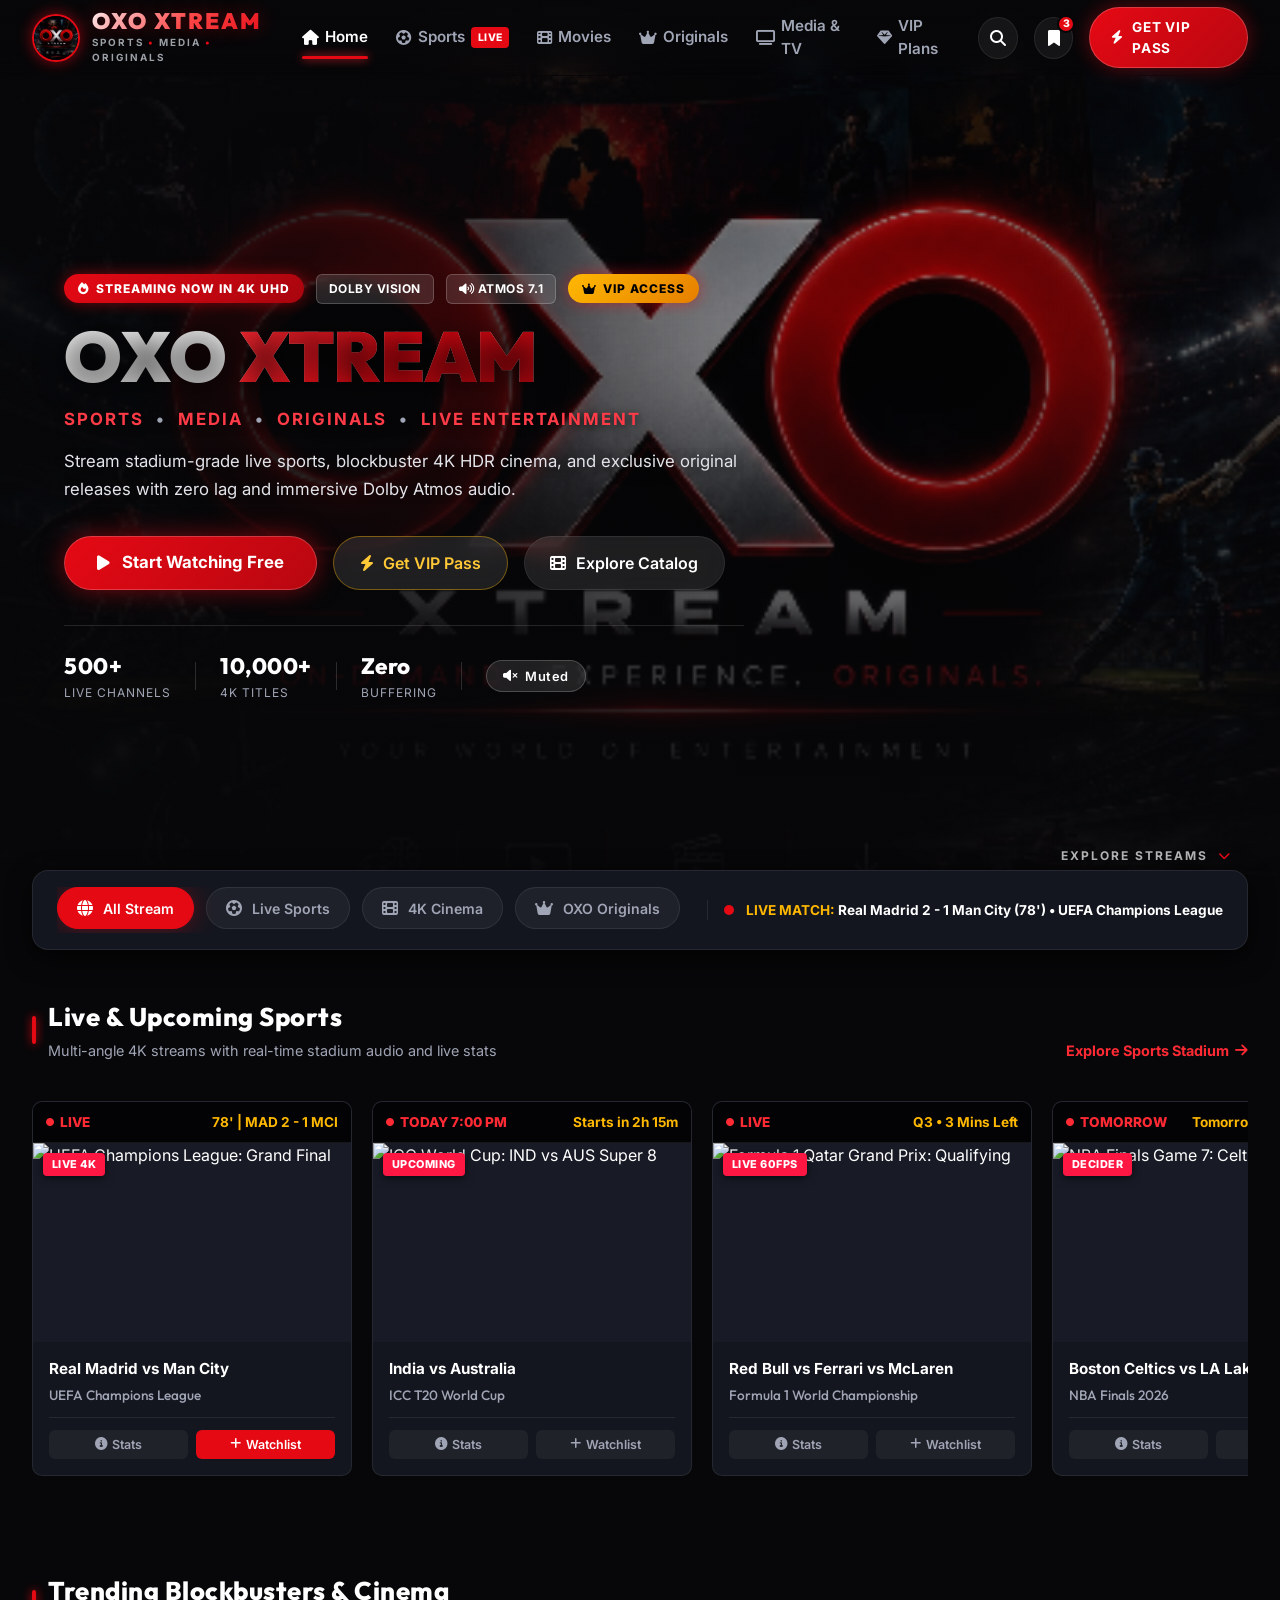
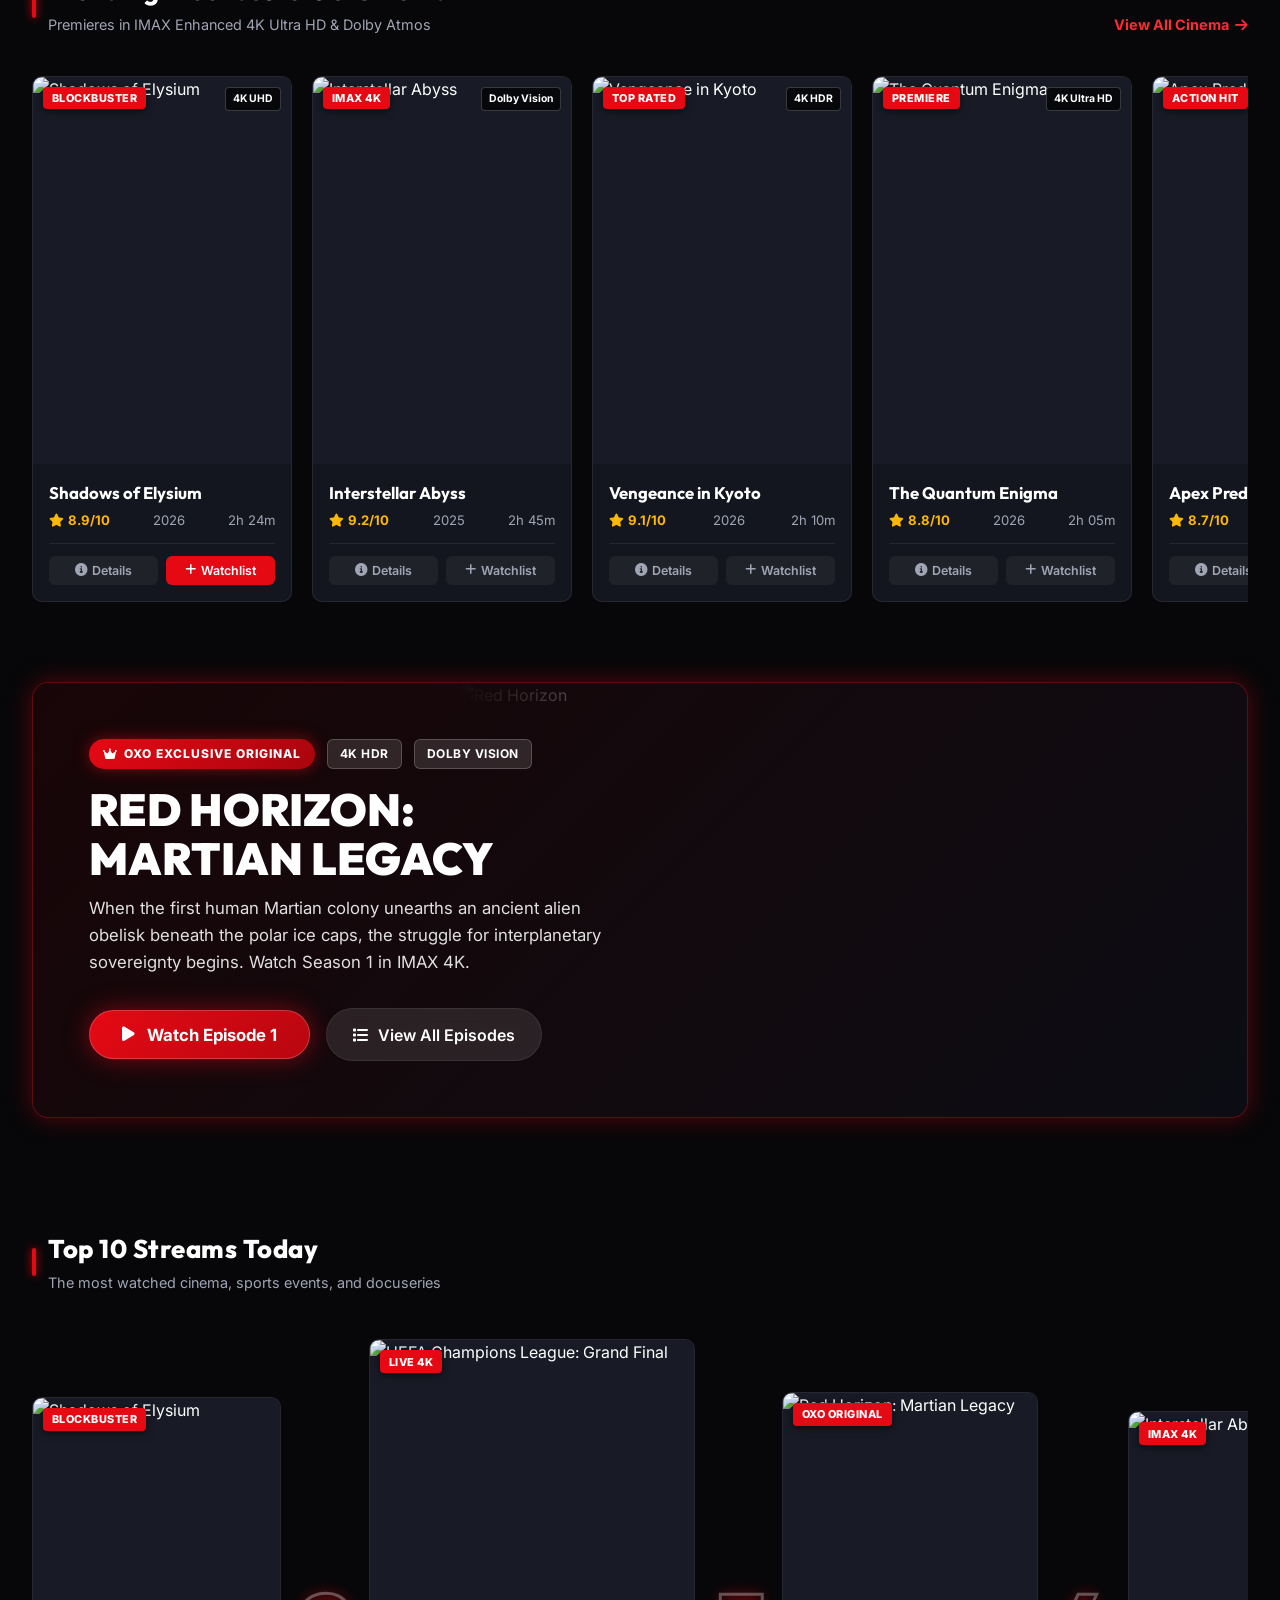
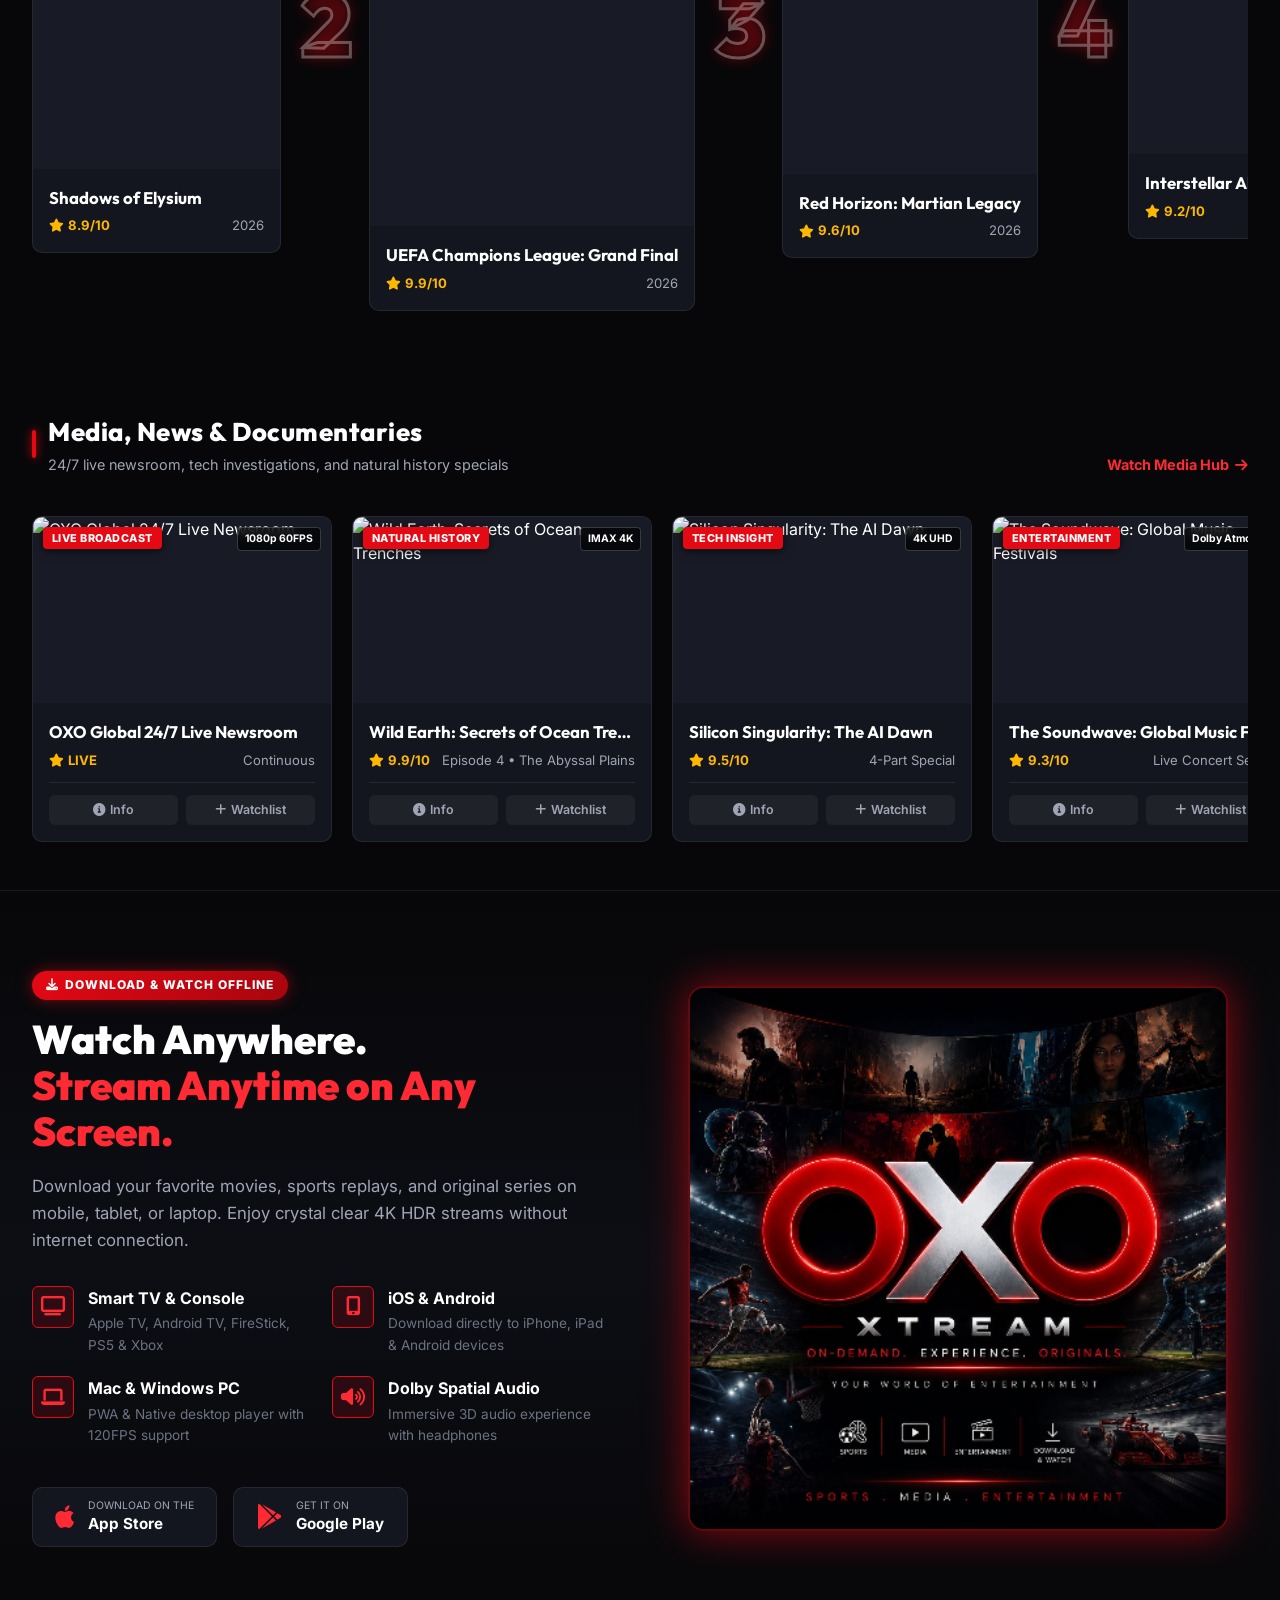
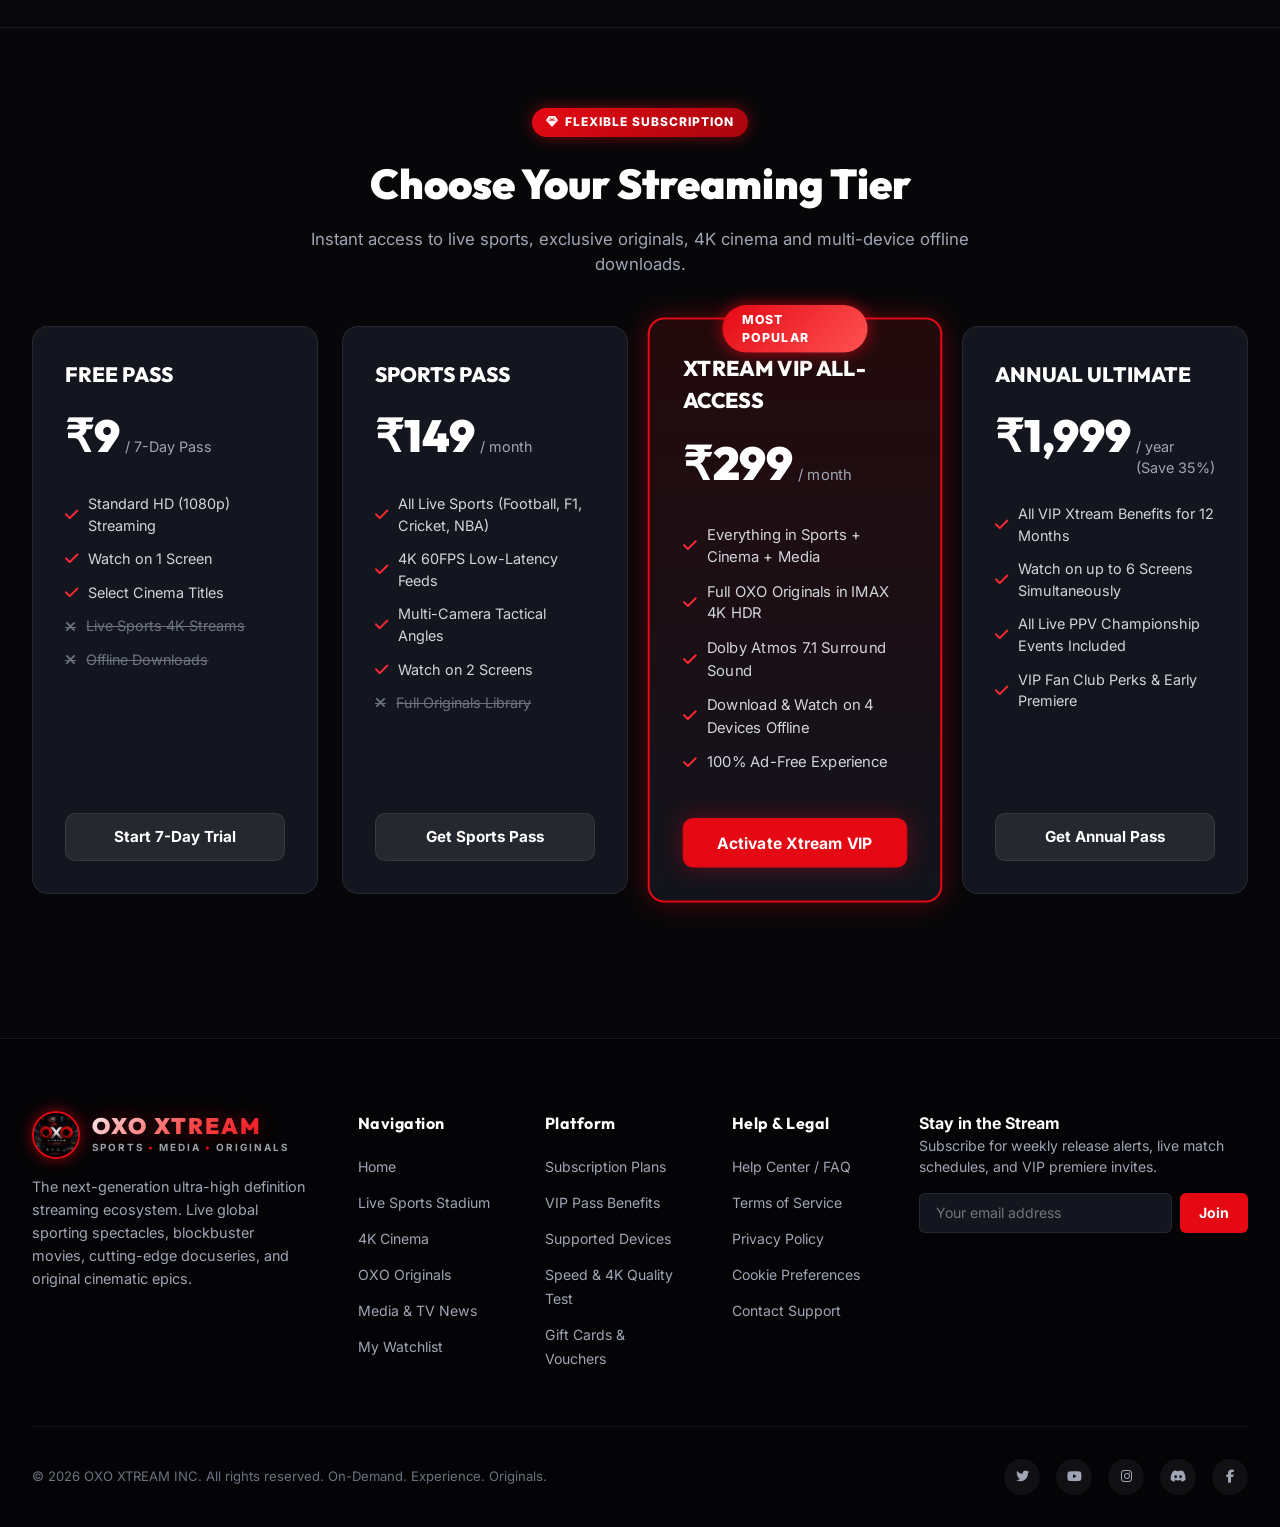
==== commit ca3c02f2: "chnage" ====
--- a/index.html
+++ b/index.html
@@ -13,85 +13,8 @@
   
   <!-- Stylesheet -->
   <link rel="stylesheet" href="css/style.css">
-  <link rel="stylesheet" href="css/intro.css">
 </head>
 <body>
-
-  <!-- ==========================================================================
-       CINEMATIC VIDEO INTRO ANIMATION
-       ========================================================================== -->
-  <div id="oxo-intro" class="oxo-intro" role="dialog" aria-label="Welcome to OXO XTREAM">
-    <video id="intro-video" class="intro-video" autoplay muted playsinline preload="auto">
-      <source src="assets/videos/oxoxtream-intro.mp4" type="video/mp4">
-      Your browser does not support the video tag.
-    </video>
-
-    <button id="intro-skip-btn" class="intro-skip-btn" title="Skip Intro">
-      <span>Skip Intro</span> <i class="fas fa-forward"></i>
-    </button>
-
-    <div class="intro-progress-bar">
-      <div id="intro-progress-fill" class="intro-progress-fill"></div>
-    </div>
-  </div>
-
-  <script>
-    (function() {
-      // Prevent body scrolling while intro is visible
-      document.body.style.overflow = 'hidden';
-
-      const introEl = document.getElementById('oxo-intro');
-      const introVideo = document.getElementById('intro-video');
-      const skipBtn = document.getElementById('intro-skip-btn');
-      const progressFill = document.getElementById('intro-progress-fill');
-      let isIntroFinished = false;
-
-      function finishIntro() {
-        if (isIntroFinished) return;
-        isIntroFinished = true;
-
-        if (introEl) {
-          introEl.classList.add('fade-out');
-          setTimeout(() => {
-            introEl.style.display = 'none';
-            document.body.style.overflow = '';
-          }, 700);
-        } else {
-          document.body.style.overflow = '';
-        }
-      }
-
-      if (introVideo) {
-        // Attempt autoplay immediately
-        const playPromise = introVideo.play();
-        if (playPromise !== undefined) {
-          playPromise.catch(function() {
-            introVideo.muted = true;
-            introVideo.play().catch(function() {});
-          });
-        }
-
-        // Smooth progress bar update
-        introVideo.addEventListener('timeupdate', function() {
-          if (introVideo.duration && progressFill) {
-            const percent = (introVideo.currentTime / introVideo.duration) * 100;
-            progressFill.style.width = percent + '%';
-          }
-        });
-
-        // Trigger finish when video playback ends naturally
-        introVideo.addEventListener('ended', finishIntro);
-      }
-
-      // Skip button handler
-      if (skipBtn) {
-        skipBtn.addEventListener('click', finishIntro);
-      }
-
-      // Safety timeout: automatically finish intro after 4.5 seconds
-      setTimeout(finishIntro, 4500);
-    })();
-  </script>
 
   <!-- ==========================================================================
        NAVIGATION BAR
@@ -137,24 +60,96 @@
   </nav>
 
   <!-- ==========================================================================
-       HERO BILLBOARD SLIDER
-       ========================================================================== -->
-  <section class="hero-section">
-    <div class="hero-slider" id="hero-slider">
-      <!-- Slides will be rendered dynamically by js/app.js -->
-    </div>
-
-    <div class="hero-controls">
-      <button class="hero-arrow-btn" id="hero-prev-btn"><i class="fas fa-chevron-left"></i></button>
-      <div class="hero-indicators-wrap" id="hero-indicators" style="display:flex; gap:0.5rem;"></div>
-      <button class="hero-arrow-btn" id="hero-next-btn"><i class="fas fa-chevron-right"></i></button>
-    </div>
+       HERO CINEMATIC FULLSCREEN BACKGROUND VIDEO
+       ========================================================================== -->
+  <section class="hero-section hero-fullscreen-video">
+    <!-- Background Video Container -->
+    <div class="hero-video-wrap">
+      <video
+        id="hero-bg-video"
+        class="hero-bg-video"
+        autoplay
+        muted
+        loop
+        playsinline
+        preload="auto"
+        poster="assets/images/oxo-brand-poster.png"
+      >
+        <source src="assets/videos/hero-bg.mp4" type="video/mp4">
+        Your browser does not support the video tag.
+      </video>
+      <div class="hero-video-overlay"></div>
+    </div>
+
+    <!-- Hero Content Overlay -->
+    <div class="hero-content">
+      <div class="hero-badges-row">
+        <span class="hero-badge-pill"><i class="fas fa-fire"></i> STREAMING NOW IN 4K UHD</span>
+        <span class="hero-quality-pill">DOLBY VISION</span>
+        <span class="hero-quality-pill"><i class="fas fa-volume-up"></i> ATMOS 7.1</span>
+        <span class="hero-badge-pill" style="background: linear-gradient(135deg, #ffb800 0%, #e67e00 100%); color:#000; font-weight:800;"><i class="fas fa-crown"></i> VIP ACCESS</span>
+      </div>
+
+      <h1 class="hero-title">
+        OXO <span class="text-accent-red">XTREAM</span>
+      </h1>
+
+      <div class="hero-tagline">
+        SPORTS <span>•</span> MEDIA <span>•</span> ORIGINALS <span>•</span> LIVE ENTERTAINMENT
+      </div>
+
+      <p class="hero-desc">
+        Stream stadium-grade live sports, blockbuster 4K HDR cinema, and exclusive original releases with zero lag and immersive Dolby Atmos audio.
+      </p>
+
+      <div class="hero-actions">
+        <a href="sports.html" class="btn-primary">
+          <i class="fas fa-play"></i> Start Watching Free
+        </a>
+        <a href="pricing.html" class="btn-secondary" style="border-color: rgba(255, 184, 0, 0.4); color: #ffc837;">
+          <i class="fas fa-bolt"></i> Get VIP Pass
+        </a>
+        <a href="movies.html" class="btn-secondary">
+          <i class="fas fa-film"></i> Explore Catalog
+        </a>
+      </div>
+
+      <!-- Quick Platform Stats & Sound Toggle -->
+      <div class="hero-stats-row">
+        <div class="hero-stat-item">
+          <span class="hero-stat-num">500+</span>
+          <span class="hero-stat-lbl">Live Channels</span>
+        </div>
+        <div class="hero-stat-divider"></div>
+        <div class="hero-stat-item">
+          <span class="hero-stat-num">10,000+</span>
+          <span class="hero-stat-lbl">4K Titles</span>
+        </div>
+        <div class="hero-stat-divider"></div>
+        <div class="hero-stat-item">
+          <span class="hero-stat-num">Zero</span>
+          <span class="hero-stat-lbl">Buffering</span>
+        </div>
+        <div class="hero-stat-divider"></div>
+        <div class="hero-stat-item">
+          <button id="hero-sound-toggle" class="hero-sound-btn" title="Toggle Sound" aria-label="Toggle Sound">
+            <i class="fas fa-volume-mute" id="hero-sound-icon"></i> <span id="hero-sound-label">Muted</span>
+          </button>
+        </div>
+      </div>
+    </div>
+
+    <!-- Scroll Down Prompt -->
+    <a href="#category-bar" class="hero-scroll-prompt" aria-label="Scroll Down">
+      <span>EXPLORE STREAMS</span>
+      <i class="fas fa-chevron-down"></i>
+    </a>
   </section>
 
   <!-- ==========================================================================
        CATEGORY QUICK PILLS & LIVE SPORTS TICKER
        ========================================================================== -->
-  <section class="category-bar-section">
+  <section class="category-bar-section" id="category-bar">
     <div class="category-bar-container">
       <div class="category-pills">
         <a href="index.html" class="cat-pill active"><i class="fas fa-globe"></i> All Stream</a>
--- a/css/style.css
+++ b/css/style.css
@@ -625,6 +625,259 @@
 .hero-arrow-btn:hover {
   background: var(--oxo-red);
   border-color: var(--oxo-red);
+}
+
+/* ==========================================================================
+   HERO CINEMATIC FULLSCREEN BACKGROUND VIDEO
+   ========================================================================== */
+.hero-fullscreen-video {
+  position: relative;
+  width: 100%;
+  height: 100vh;
+  min-height: 100vh;
+  min-height: 100svh;
+  max-height: none;
+  overflow: hidden;
+  display: flex;
+  align-items: center;
+  background-color: #000000;
+  padding: 0;
+  margin: 0;
+}
+
+.hero-video-wrap {
+  position: absolute;
+  top: 0;
+  left: 0;
+  width: 100%;
+  height: 100%;
+  overflow: hidden;
+  z-index: 1;
+  pointer-events: none;
+}
+
+.hero-bg-video {
+  position: absolute;
+  top: 50%;
+  left: 50%;
+  width: 100%;
+  height: 100%;
+  transform: translate(-50%, -50%);
+  object-fit: cover;
+  object-position: center center;
+  background-color: #000000;
+  will-change: transform;
+}
+
+/* Cinematic Multi-Layer Gradient Overlays for Readability */
+.hero-video-overlay {
+  position: absolute;
+  top: 0;
+  left: 0;
+  width: 100%;
+  height: 100%;
+  pointer-events: none;
+  background: 
+    linear-gradient(to top, var(--bg-primary) 0%, rgba(7, 7, 9, 0.85) 12%, rgba(7, 7, 9, 0.4) 35%, transparent 65%),
+    linear-gradient(to bottom, rgba(7, 7, 9, 0.8) 0%, rgba(7, 7, 9, 0.2) 20%, transparent 40%),
+    linear-gradient(to right, rgba(7, 7, 9, 0.95) 0%, rgba(7, 7, 9, 0.75) 35%, rgba(7, 7, 9, 0.3) 70%, rgba(7, 7, 9, 0.7) 100%);
+  z-index: 2;
+}
+
+.hero-fullscreen-video .hero-content {
+  position: relative;
+  z-index: 5;
+  max-width: 860px;
+  padding: 0 4rem;
+  margin-left: max(0px, calc((100vw - 1600px) / 2));
+  padding-top: var(--nav-height);
+}
+
+.hero-fullscreen-video .hero-title {
+  font-family: var(--font-heading);
+  font-size: clamp(2.6rem, 5.5vw, 4.6rem);
+  font-weight: 900;
+  line-height: 1.05;
+  letter-spacing: -0.5px;
+  margin-bottom: 0.85rem;
+  text-transform: uppercase;
+  color: #ffffff;
+  text-shadow: 0 4px 30px rgba(0, 0, 0, 0.8);
+}
+
+.text-accent-red {
+  color: var(--oxo-red);
+  background: linear-gradient(135deg, #ff2a34 0%, var(--oxo-red) 50%, #b80710 100%);
+  -webkit-background-clip: text;
+  -webkit-text-fill-color: transparent;
+  display: inline-block;
+}
+
+.hero-fullscreen-video .hero-tagline {
+  font-size: 1.05rem;
+  font-weight: 700;
+  letter-spacing: 2px;
+  color: #ff3b47;
+  margin-bottom: 1rem;
+  text-transform: uppercase;
+  text-shadow: 0 2px 10px rgba(0, 0, 0, 0.8);
+}
+
+.hero-fullscreen-video .hero-tagline span {
+  color: var(--text-muted);
+  margin: 0 6px;
+}
+
+.hero-fullscreen-video .hero-desc {
+  font-size: 1.05rem;
+  color: #e2e4ea;
+  line-height: 1.65;
+  margin-bottom: 2rem;
+  max-width: 680px;
+  text-shadow: 0 2px 15px rgba(0, 0, 0, 0.9);
+}
+
+/* Stats Row & Sound Toggle */
+.hero-stats-row {
+  display: flex;
+  align-items: center;
+  gap: 1.5rem;
+  margin-top: 2.2rem;
+  padding-top: 1.5rem;
+  border-top: 1px solid rgba(255, 255, 255, 0.12);
+  flex-wrap: wrap;
+}
+
+.hero-stat-item {
+  display: flex;
+  flex-direction: column;
+}
+
+.hero-stat-num {
+  font-family: var(--font-heading);
+  font-size: 1.4rem;
+  font-weight: 800;
+  color: #ffffff;
+  letter-spacing: 0.5px;
+}
+
+.hero-stat-lbl {
+  font-size: 0.75rem;
+  color: var(--text-muted);
+  text-transform: uppercase;
+  letter-spacing: 1px;
+}
+
+.hero-stat-divider {
+  width: 1px;
+  height: 28px;
+  background: rgba(255, 255, 255, 0.15);
+}
+
+.hero-sound-btn {
+  background: rgba(255, 255, 255, 0.1);
+  backdrop-filter: blur(10px);
+  -webkit-backdrop-filter: blur(10px);
+  border: 1px solid rgba(255, 255, 255, 0.2);
+  color: #ffffff;
+  padding: 0.45rem 1rem;
+  border-radius: var(--radius-full);
+  font-size: 0.8rem;
+  font-weight: 600;
+  letter-spacing: 0.5px;
+  cursor: pointer;
+  display: inline-flex;
+  align-items: center;
+  gap: 0.5rem;
+  transition: all var(--transition-fast);
+}
+
+.hero-sound-btn:hover {
+  background: rgba(229, 9, 20, 0.8);
+  border-color: rgba(255, 30, 39, 0.8);
+  box-shadow: 0 0 15px rgba(229, 9, 20, 0.5);
+  transform: translateY(-1px);
+}
+
+/* Scroll Prompt */
+.hero-scroll-prompt {
+  position: absolute;
+  bottom: 2.2rem;
+  right: 3rem;
+  z-index: 5;
+  display: flex;
+  align-items: center;
+  gap: 0.6rem;
+  color: rgba(255, 255, 255, 0.7);
+  font-size: 0.75rem;
+  font-weight: 700;
+  letter-spacing: 2px;
+  text-transform: uppercase;
+  text-decoration: none;
+  transition: all var(--transition-fast);
+}
+
+.hero-scroll-prompt i {
+  animation: bounceDown 1.8s infinite;
+  color: var(--oxo-red);
+}
+
+.hero-scroll-prompt:hover {
+  color: #ffffff;
+}
+
+@keyframes bounceDown {
+  0%, 20%, 50%, 80%, 100% { transform: translateY(0); }
+  40% { transform: translateY(6px); }
+  60% { transform: translateY(3px); }
+}
+
+@media (max-width: 992px) {
+  .hero-fullscreen-video {
+    min-height: 90vh;
+  }
+  .hero-fullscreen-video .hero-content {
+    padding: 0 2rem;
+    margin-left: 0;
+  }
+  .hero-scroll-prompt {
+    display: none;
+  }
+}
+
+@media (max-width: 600px) {
+  .hero-fullscreen-video {
+    min-height: 100svh;
+    align-items: flex-end;
+    padding-bottom: 3.5rem;
+  }
+  .hero-fullscreen-video .hero-content {
+    padding: 0 1.25rem;
+    padding-top: calc(var(--nav-height) + 1rem);
+  }
+  .hero-fullscreen-video .hero-title {
+    font-size: 2.3rem;
+  }
+  .hero-fullscreen-video .hero-tagline {
+    font-size: 0.85rem;
+    letter-spacing: 1px;
+  }
+  .hero-fullscreen-video .hero-desc {
+    font-size: 0.9rem;
+    -webkit-line-clamp: 3;
+    margin-bottom: 1.25rem;
+  }
+  .hero-stats-row {
+    gap: 1rem;
+    margin-top: 1.5rem;
+    padding-top: 1rem;
+  }
+  .hero-stat-num {
+    font-size: 1.15rem;
+  }
+  .hero-stat-lbl {
+    font-size: 0.65rem;
+  }
 }
 
 /* ==========================================================================
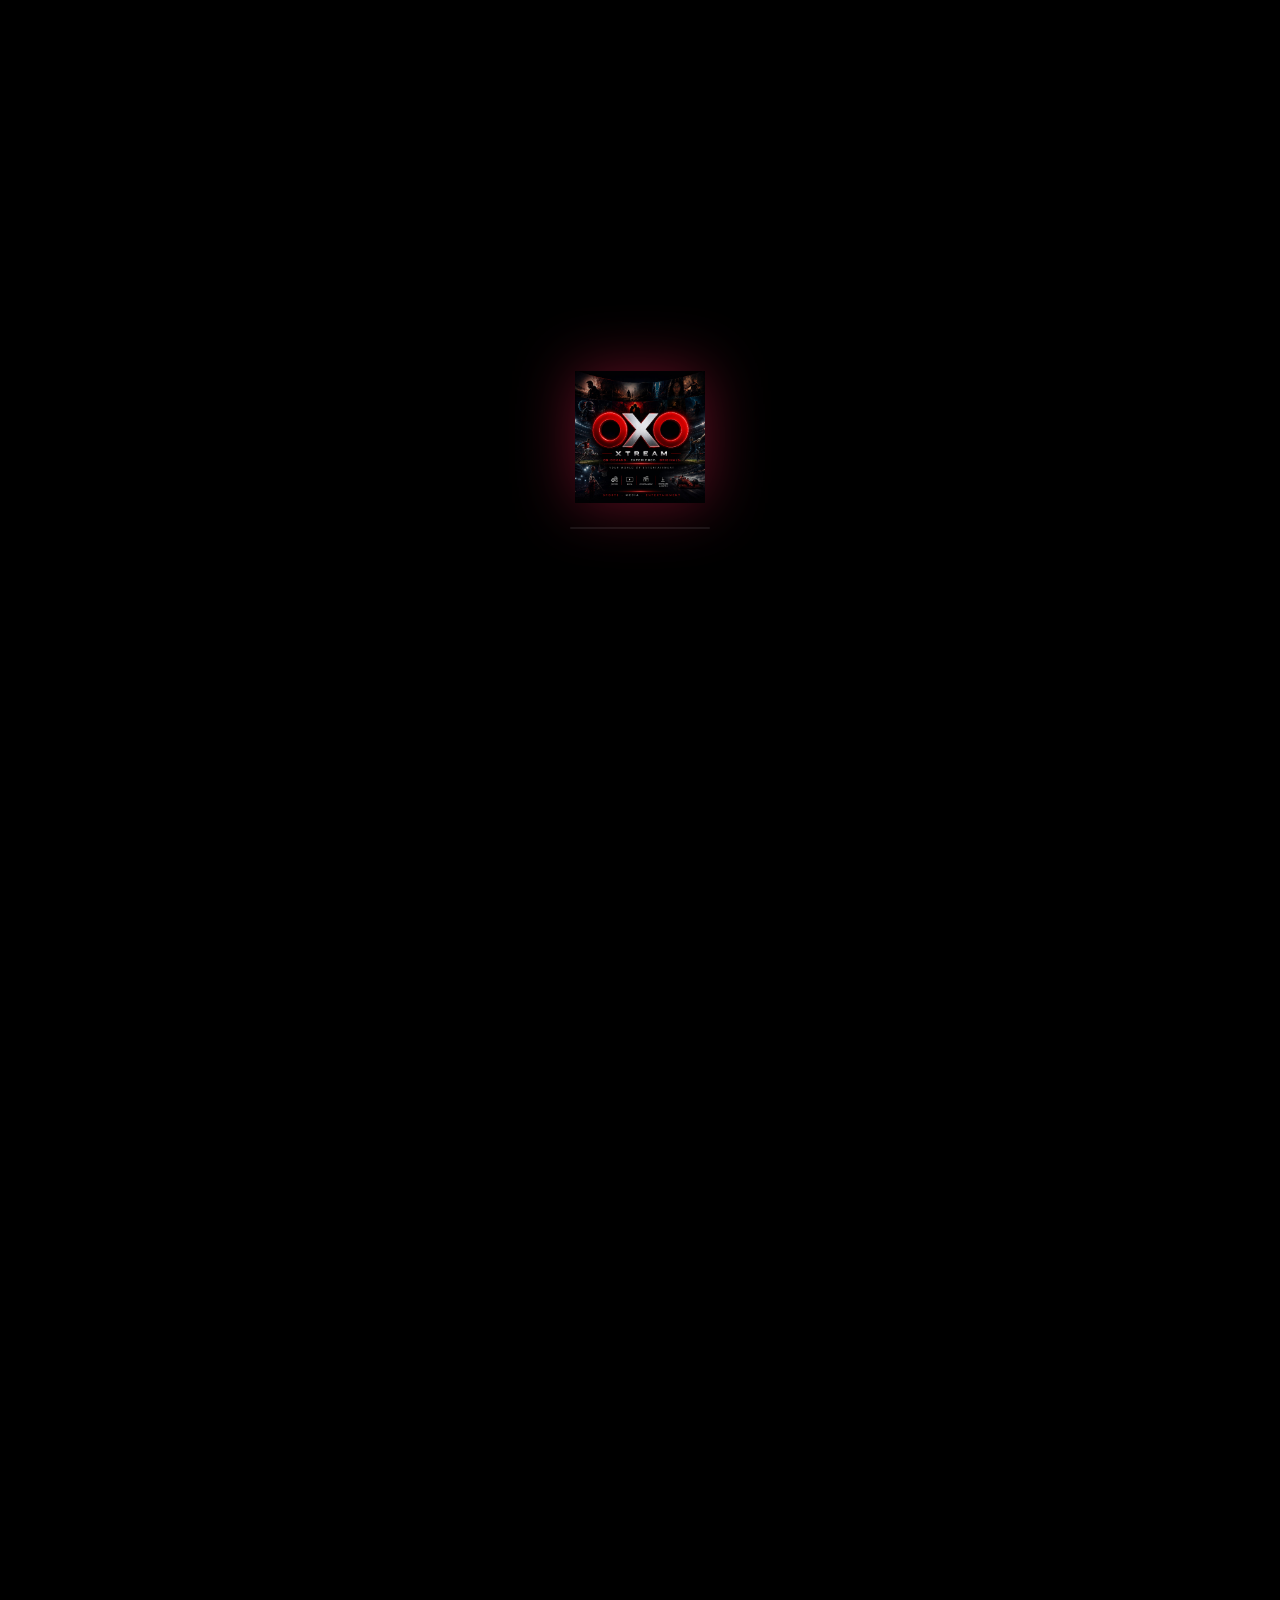
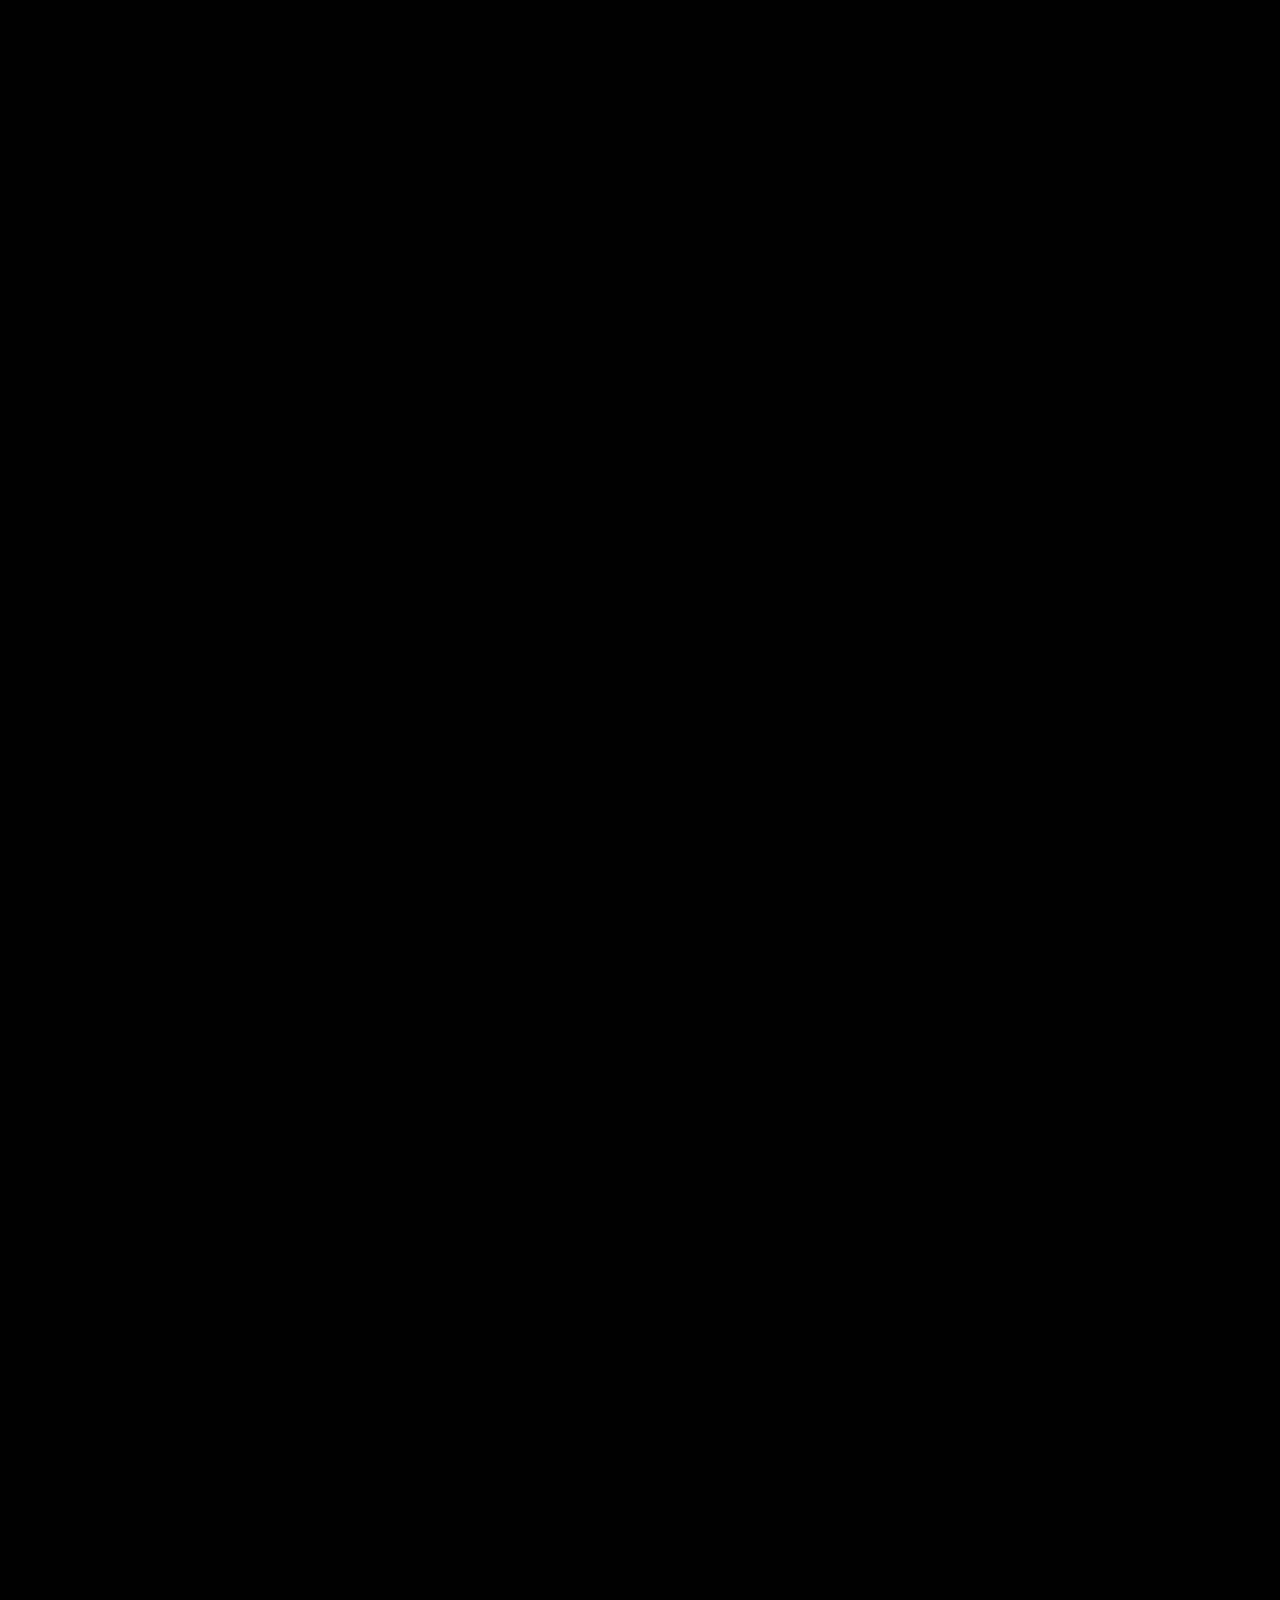
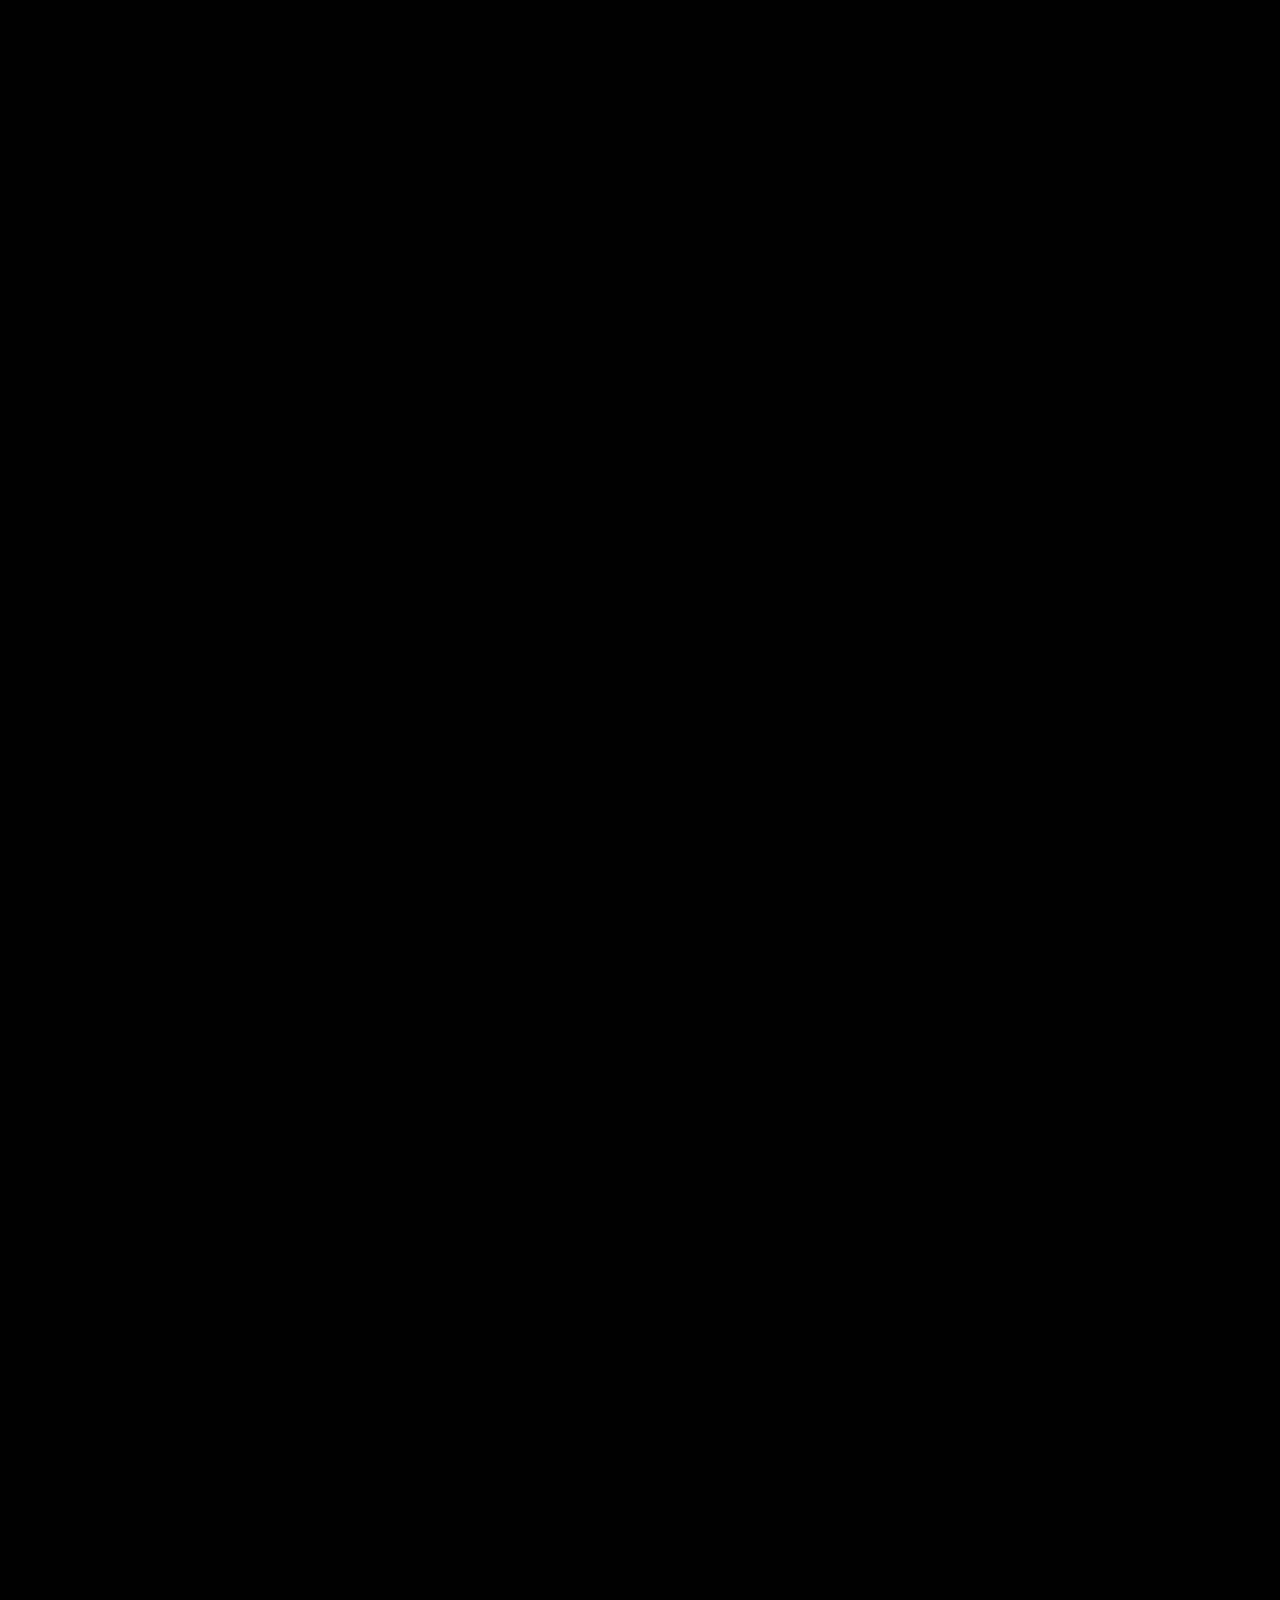
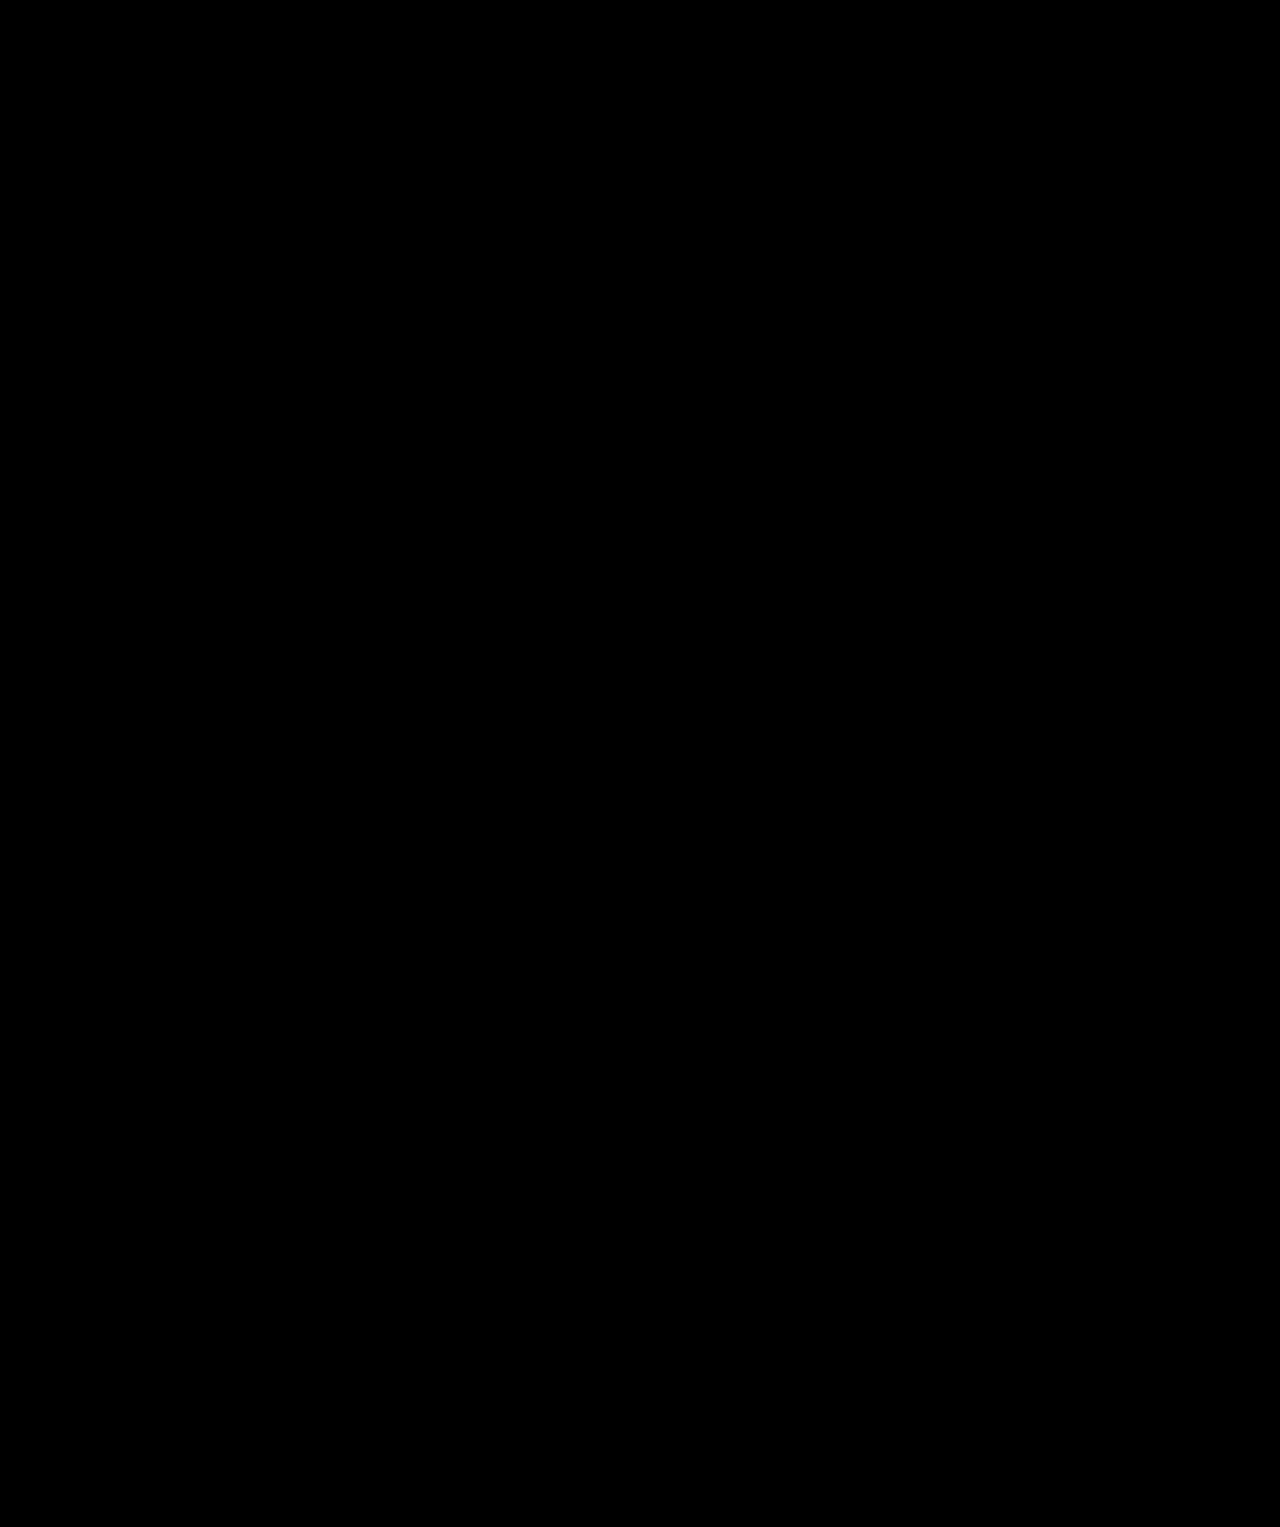
==== commit aaffa37a: "chnage" ====
--- a/index.html
+++ b/index.html
@@ -13,8 +13,176 @@
   
   <!-- Stylesheet -->
   <link rel="stylesheet" href="css/style.css">
+  <link rel="stylesheet" href="css/intro.css">
+
+  <!-- Critical Intro FOUC Guard & Preload -->
+  <style>
+    html.intro-active, html.intro-active body {
+      overflow: hidden !important;
+      height: 100% !important;
+      margin: 0 !important;
+      padding: 0 !important;
+      background-color: #000000 !important;
+    }
+    html.intro-active body > *:not(#oxo-intro) {
+      opacity: 0 !important;
+      visibility: hidden !important;
+      pointer-events: none !important;
+    }
+    html.skip-intro #oxo-intro {
+      display: none !important;
+    }
+    #oxo-intro {
+      position: fixed;
+      inset: 0;
+      width: 100vw;
+      height: 100vh;
+      height: 100dvh;
+      background-color: #000000;
+      z-index: 99999999;
+    }
+  </style>
+
+  <!-- Immediate Session & Intro State Detection -->
+  <script>
+    (function() {
+      if (sessionStorage.getItem('oxo_intro_viewed')) {
+        document.documentElement.classList.add('skip-intro');
+      } else {
+        document.documentElement.classList.add('intro-active');
+      }
+    })();
+  </script>
 </head>
 <body>
+
+  <!-- ==========================================================================
+       CINEMATIC FULLSCREEN OPENING VIDEO INTRO
+       ========================================================================== -->
+  <div id="oxo-intro" class="oxo-intro" aria-hidden="true">
+    <!-- Clean Loading / Poster Screen for Slow Connections -->
+    <div class="intro-poster-loader" id="intro-loader">
+      <img src="assets/images/logo.png" alt="OXO XTREAM" class="intro-loader-logo">
+      <div class="intro-loader-bar"></div>
+    </div>
+
+    <!-- Fullscreen Video Element -->
+    <video
+      id="intro-video"
+      class="intro-video"
+      autoplay
+      muted
+      playsinline
+      webkit-playsinline
+      x5-playsinline
+      preload="auto"
+      disablepictureinpicture
+      controlslist="nodownload nofullscreen noremoteplayback"
+    >
+      <source src="assets/videos/oxoxtream-intro.mp4" type="video/mp4">
+    </video>
+  </div>
+
+  <script>
+    (function() {
+      const isViewed = sessionStorage.getItem('oxo_intro_viewed');
+      const introEl = document.getElementById('oxo-intro');
+      const introVideo = document.getElementById('intro-video');
+      const introLoader = document.getElementById('intro-loader');
+
+      if (isViewed) {
+        if (introEl) introEl.remove();
+        document.documentElement.classList.remove('intro-active');
+        document.body.classList.remove('intro-active');
+        return;
+      }
+
+      document.body.classList.add('intro-active');
+      let isIntroDone = false;
+
+      // Prevent touchmove/wheel during intro
+      function lockScroll(e) {
+        if (!isIntroDone) {
+          e.preventDefault();
+        }
+      }
+      window.addEventListener('wheel', lockScroll, { passive: false });
+      window.addEventListener('touchmove', lockScroll, { passive: false });
+
+      function finishIntro() {
+        if (isIntroDone) return;
+        isIntroDone = true;
+
+        sessionStorage.setItem('oxo_intro_viewed', 'true');
+        window.removeEventListener('wheel', lockScroll);
+        window.removeEventListener('touchmove', lockScroll);
+
+        // Signal revealing phase so main website smoothly fades in
+        document.documentElement.classList.add('intro-revealing');
+        document.documentElement.classList.remove('intro-active');
+        document.body.classList.remove('intro-active');
+
+        if (introEl) {
+          introEl.classList.add('fade-out');
+
+          // Trigger hero background video in sync with crossfade
+          if (window.OXOApp && typeof window.OXOApp.startHeroVideo === 'function') {
+            window.OXOApp.startHeroVideo();
+          }
+
+          setTimeout(function() {
+            introEl.remove();
+            document.documentElement.classList.remove('intro-revealing');
+          }, 1000);
+        } else {
+          document.documentElement.classList.remove('intro-revealing');
+          if (window.OXOApp && typeof window.OXOApp.startHeroVideo === 'function') {
+            window.OXOApp.startHeroVideo();
+          }
+        }
+      }
+
+      if (introVideo) {
+        const hideLoader = function() {
+          if (introLoader) {
+            introLoader.classList.add('loaded');
+          }
+        };
+
+        introVideo.addEventListener('playing', hideLoader);
+        introVideo.addEventListener('canplay', hideLoader);
+        introVideo.addEventListener('timeupdate', function() {
+          if (introVideo.currentTime > 0.08) hideLoader();
+          // Safety edge detection if ended event is delayed
+          if (introVideo.duration && introVideo.currentTime >= introVideo.duration - 0.08) {
+            finishIntro();
+          }
+        });
+
+        // Trigger finish when video ends naturally
+        introVideo.addEventListener('ended', finishIntro);
+        introVideo.addEventListener('error', finishIntro);
+
+        // Guarantee muted state and trigger autoplay immediately
+        introVideo.muted = true;
+        introVideo.defaultMuted = true;
+        const playPromise = introVideo.play();
+        if (playPromise !== undefined) {
+          playPromise.then(hideLoader).catch(function() {
+            introVideo.muted = true;
+            introVideo.play().then(hideLoader).catch(function() {
+              finishIntro();
+            });
+          });
+        }
+      } else {
+        finishIntro();
+      }
+
+      // Safety timeout: video is 4.0s; 6.5s safety fallback guarantees never getting blocked
+      setTimeout(finishIntro, 6500);
+    })();
+  </script>
 
   <!-- ==========================================================================
        NAVIGATION BAR
--- a/css/intro.css
+++ b/css/intro.css
@@ -0,0 +1,204 @@
+/* ==========================================================================
+   OXO XTREAM - CINEMATIC FULLSCREEN INTRO VIDEO
+   ========================================================================== */
+
+/* --------------------------------------------------------------------------
+   Scroll & Interaction Lock while Intro is Active
+   -------------------------------------------------------------------------- */
+html.intro-active,
+body.intro-active {
+  overflow: hidden !important;
+  height: 100% !important;
+  margin: 0 !important;
+  padding: 0 !important;
+  touch-action: none !important;
+  overscroll-behavior: none !important;
+  user-select: none;
+  background-color: #000000 !important;
+}
+
+/* Hide Main Website Behind Intro until Intro Finishes */
+html.intro-active body > *:not(#oxo-intro) {
+  opacity: 0 !important;
+  visibility: hidden !important;
+  pointer-events: none !important;
+}
+
+/* Smooth Dissolve In for Main Website */
+html.intro-revealing body > *:not(#oxo-intro) {
+  opacity: 1 !important;
+  visibility: visible !important;
+  transition: opacity 1.2s cubic-bezier(0.16, 1, 0.3, 1),
+              visibility 1.2s cubic-bezier(0.16, 1, 0.3, 1);
+}
+
+/* Skip Intro Immediately if Already Viewed in Session */
+html.skip-intro #oxo-intro {
+  display: none !important;
+}
+
+/* --------------------------------------------------------------------------
+   Fullscreen Intro Container
+   -------------------------------------------------------------------------- */
+#oxo-intro {
+  position: fixed;
+  top: 0;
+  left: 0;
+  right: 0;
+  bottom: 0;
+  width: 100vw;
+  height: 100vh;
+  height: 100dvh;
+  height: 100svh;
+  background-color: #000000;
+  z-index: 99999999;
+  display: flex;
+  align-items: center;
+  justify-content: center;
+  overflow: hidden;
+  margin: 0;
+  padding: 0;
+  border: none;
+  outline: none;
+  opacity: 1;
+  visibility: visible;
+  transform: scale(1);
+  transition: opacity 1.0s cubic-bezier(0.16, 1, 0.3, 1),
+              visibility 1.0s cubic-bezier(0.16, 1, 0.3, 1),
+              transform 1.0s cubic-bezier(0.16, 1, 0.3, 1),
+              filter 1.0s cubic-bezier(0.16, 1, 0.3, 1);
+  will-change: opacity, transform, visibility, filter;
+}
+
+/* Smooth Fade-Out at End of Intro */
+#oxo-intro.fade-out {
+  opacity: 0 !important;
+  visibility: hidden !important;
+  transform: scale(1.04) !important;
+  filter: blur(4px) !important;
+  pointer-events: none !important;
+}
+
+/* --------------------------------------------------------------------------
+   Clean Loading / Poster Screen for Slow Connections
+   -------------------------------------------------------------------------- */
+.intro-poster-loader {
+  position: absolute;
+  top: 0;
+  left: 0;
+  width: 100%;
+  height: 100%;
+  display: flex;
+  flex-direction: column;
+  align-items: center;
+  justify-content: center;
+  background-color: #000000;
+  z-index: 5;
+  opacity: 1;
+  visibility: visible;
+  transition: opacity 0.6s cubic-bezier(0.16, 1, 0.3, 1),
+              visibility 0.6s cubic-bezier(0.16, 1, 0.3, 1);
+  pointer-events: none;
+}
+
+.intro-poster-loader.loaded {
+  opacity: 0;
+  visibility: hidden;
+}
+
+.intro-loader-logo {
+  width: 130px;
+  max-width: 38vw;
+  height: auto;
+  filter: drop-shadow(0 0 30px rgba(255, 34, 87, 0.4));
+  animation: introLogoGlow 2.2s ease-in-out infinite alternate;
+}
+
+.intro-loader-bar {
+  width: 140px;
+  max-width: 40vw;
+  height: 2px;
+  background: rgba(255, 255, 255, 0.08);
+  border-radius: 99px;
+  margin-top: 24px;
+  overflow: hidden;
+  position: relative;
+}
+
+.intro-loader-bar::after {
+  content: '';
+  position: absolute;
+  top: 0;
+  left: -60%;
+  width: 60%;
+  height: 100%;
+  background: linear-gradient(90deg, transparent, #ff2257, #ff6b3d, transparent);
+  animation: introShimmer 1.4s ease-in-out infinite;
+}
+
+@keyframes introLogoGlow {
+  0% {
+    transform: scale(0.97);
+    opacity: 0.75;
+    filter: drop-shadow(0 0 15px rgba(255, 34, 87, 0.25));
+  }
+  100% {
+    transform: scale(1.02);
+    opacity: 1;
+    filter: drop-shadow(0 0 35px rgba(255, 34, 87, 0.6));
+  }
+}
+
+@keyframes introShimmer {
+  0% {
+    left: -60%;
+  }
+  100% {
+    left: 100%;
+  }
+}
+
+/* --------------------------------------------------------------------------
+   Intro Video: Original Aspect Ratio Filling Full Screen on Obsidian Black
+   -------------------------------------------------------------------------- */
+.intro-video {
+  width: 100%;
+  height: 100%;
+  width: 100vw;
+  height: 100vh;
+  height: 100dvh;
+  height: 100svh;
+  max-width: 100vw;
+  max-height: 100vh;
+  object-fit: contain;
+  object-position: center center;
+  background-color: #000000;
+  display: block;
+  border: none;
+  outline: none;
+  margin: 0;
+  padding: 0;
+  pointer-events: none;
+  -webkit-user-select: none;
+  user-select: none;
+  z-index: 1;
+}
+
+/* Hide all browser controls across all engines */
+.intro-video::-webkit-media-controls,
+.intro-video::-webkit-media-controls-panel,
+.intro-video::-webkit-media-controls-play-button,
+.intro-video::-webkit-media-controls-start-playback-button,
+.intro-video::-webkit-media-controls-current-time-display,
+.intro-video::-webkit-media-controls-time-remaining-display,
+.intro-video::-webkit-media-controls-timeline,
+.intro-video::-webkit-media-controls-volume-slider,
+.intro-video::-webkit-media-controls-mute-button,
+.intro-video::-webkit-media-controls-fullscreen-button,
+.intro-video::-webkit-media-controls-enclosure {
+  display: none !important;
+  opacity: 0 !important;
+  visibility: hidden !important;
+  pointer-events: none !important;
+  -webkit-appearance: none !important;
+}
